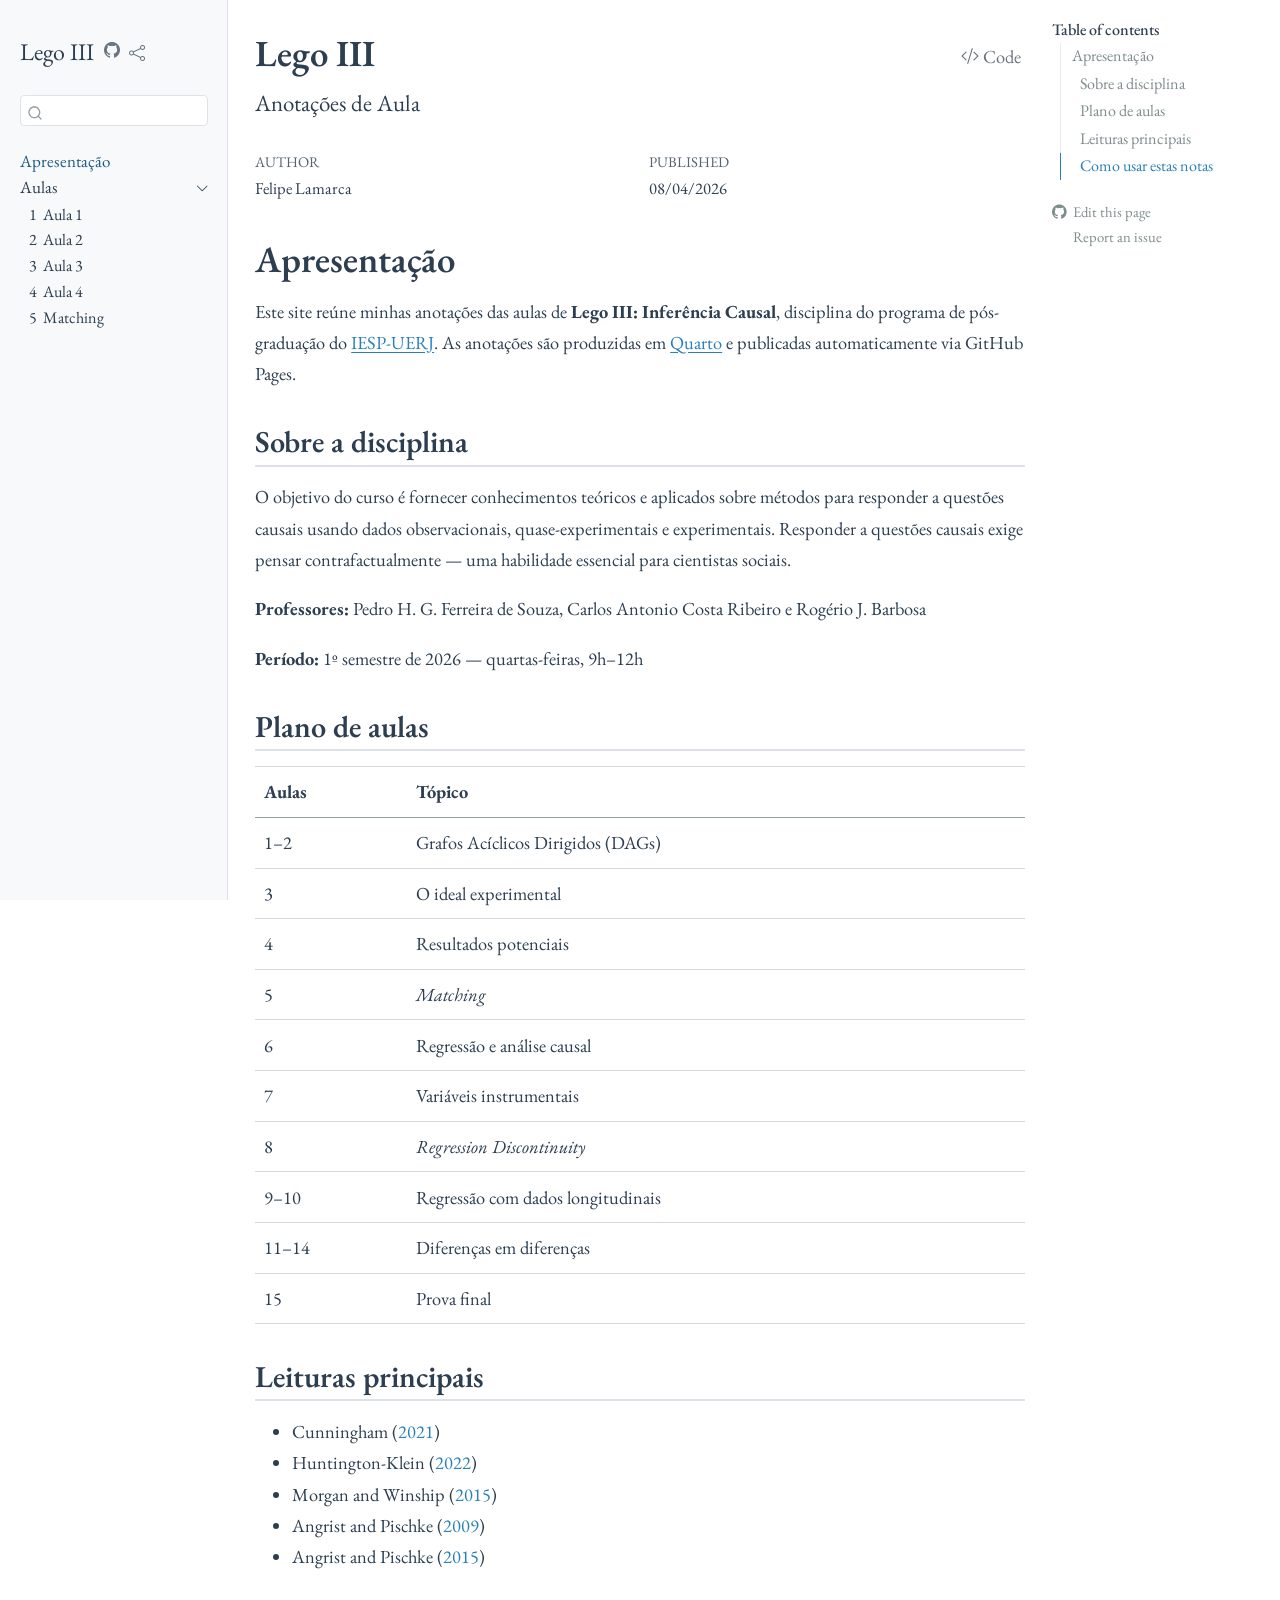
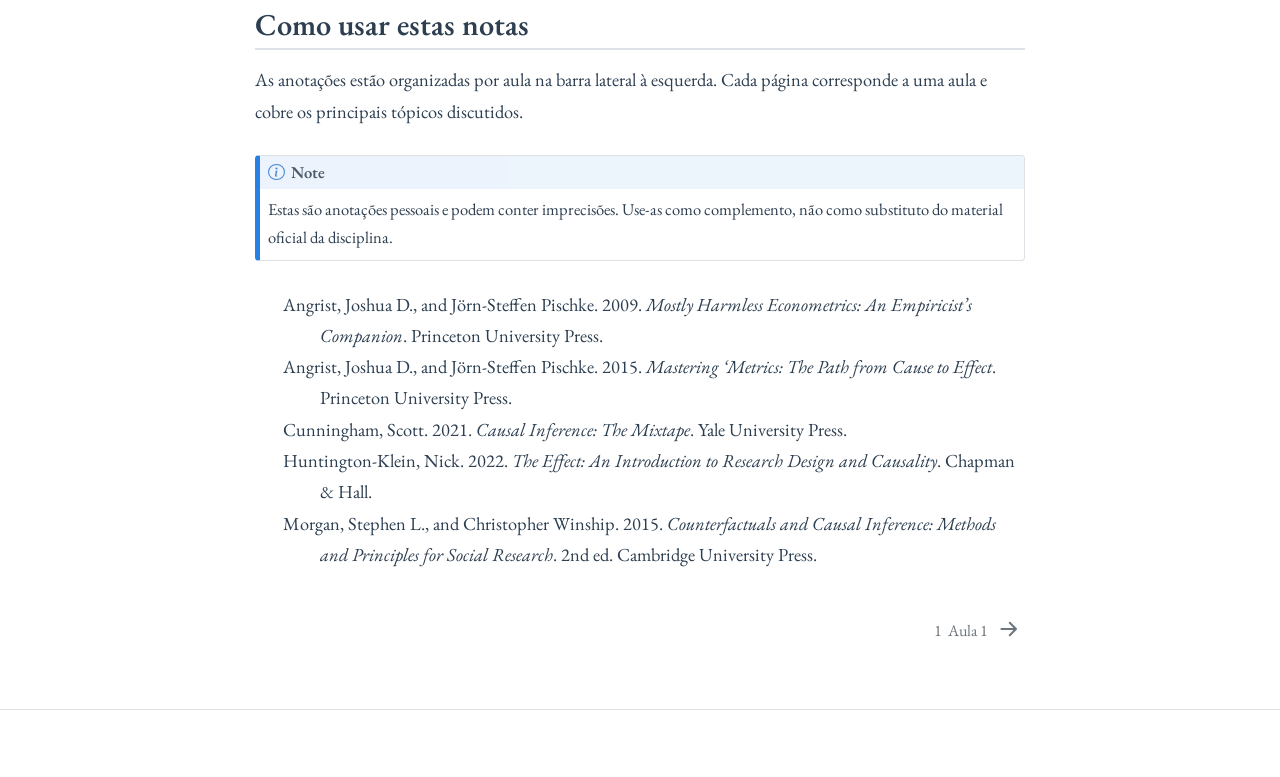
==== index.html @ f6acb40e "deploy: a400b23856583aff44a435d2de336e88460a1d93" ====
<!DOCTYPE html>
<html xmlns="http://www.w3.org/1999/xhtml" lang="en" xml:lang="en"><head>

<meta charset="utf-8">
<meta name="generator" content="quarto-1.9.36">

<meta name="viewport" content="width=device-width, initial-scale=1.0, user-scalable=yes">

<meta name="author" content="Felipe Lamarca">
<meta name="dcterms.date" content="2026-08-04">

<title>Lego III</title>
<style>
/* Default styles provided by pandoc.
** See https://pandoc.org/MANUAL.html#variables-for-html for config info.
*/
code{white-space: pre-wrap;}
span.smallcaps{font-variant: small-caps;}
div.columns{display: flex; gap: min(4vw, 1.5em);}
div.column{flex: auto; overflow-x: auto;}
div.hanging-indent{margin-left: 1.5em; text-indent: -1.5em;}
ul.task-list{list-style: none;}
ul.task-list li input[type="checkbox"] {
  width: 0.8em;
  margin: 0 0.8em 0.2em -1em; /* quarto-specific, see https://github.com/quarto-dev/quarto-cli/issues/4556 */ 
  vertical-align: middle;
}
/* CSS for syntax highlighting */
html { -webkit-text-size-adjust: 100%; }
pre > code.sourceCode { white-space: pre; position: relative; }
pre > code.sourceCode > span { display: inline-block; line-height: 1.25; }
pre > code.sourceCode > span:empty { height: 1.2em; }
.sourceCode { overflow: visible; }
code.sourceCode > span { color: inherit; text-decoration: inherit; }
div.sourceCode { margin: 1em 0; }
pre.sourceCode { margin: 0; }
@media screen {
div.sourceCode { overflow: auto; }
}
@media print {
pre > code.sourceCode { white-space: pre-wrap; }
pre > code.sourceCode > span { text-indent: -5em; padding-left: 5em; }
}
pre.numberSource code
  { counter-reset: source-line 0; }
pre.numberSource code > span
  { position: relative; left: -4em; counter-increment: source-line; }
pre.numberSource code > span > a:first-child::before
  { content: counter(source-line);
    position: relative; left: -1em; text-align: right; vertical-align: baseline;
    border: none; display: inline-block;
    -webkit-touch-callout: none; -webkit-user-select: none;
    -khtml-user-select: none; -moz-user-select: none;
    -ms-user-select: none; user-select: none;
    padding: 0 4px; width: 4em;
  }
pre.numberSource { margin-left: 3em;  padding-left: 4px; }
div.sourceCode
  {   }
@media screen {
pre > code.sourceCode > span > a:first-child::before { text-decoration: underline; }
}
/* CSS for citations */
div.csl-bib-body { }
div.csl-entry {
  clear: both;
}
.hanging-indent div.csl-entry {
  margin-left:2em;
  text-indent:-2em;
}
div.csl-left-margin {
  min-width:2em;
  float:left;
}
div.csl-right-inline {
  margin-left:2em;
  padding-left:1em;
}
div.csl-indent {
  margin-left: 2em;
}</style>


<script src="site_libs/quarto-nav/quarto-nav.js"></script>
<script src="site_libs/quarto-nav/headroom.min.js"></script>
<script src="site_libs/clipboard/clipboard.min.js"></script>
<script src="site_libs/quarto-search/autocomplete.umd.js"></script>
<script src="site_libs/quarto-search/fuse.min.js"></script>
<script src="site_libs/quarto-search/quarto-search.js"></script>
<meta name="quarto:offset" content="./">
<link href="./aulas/aula-01.html" rel="next">
<script src="site_libs/quarto-html/quarto.js" type="module"></script>
<script src="site_libs/quarto-html/tabsets/tabsets.js" type="module"></script>
<script src="site_libs/quarto-html/popper.min.js"></script>
<script src="site_libs/quarto-html/tippy.umd.min.js"></script>
<script src="site_libs/quarto-html/anchor.min.js"></script>
<link href="site_libs/quarto-html/tippy.css" rel="stylesheet">
<link href="site_libs/quarto-html/quarto-syntax-highlighting-0bb0b530e54782cf39a30b39ef8a2d6c.css" rel="stylesheet" id="quarto-text-highlighting-styles">
<script src="site_libs/bootstrap/bootstrap.min.js"></script>
<link href="site_libs/bootstrap/bootstrap-icons.css" rel="stylesheet">
<link href="site_libs/bootstrap/bootstrap-baedf234fe35f8c8c5c56eccfc9aafcb.min.css" rel="stylesheet" append-hash="true" id="quarto-bootstrap" data-mode="light">
<script id="quarto-search-options" type="application/json">{
  "location": "sidebar",
  "copy-button": false,
  "collapse-after": 3,
  "panel-placement": "start",
  "type": "textbox",
  "limit": 50,
  "keyboard-shortcut": [
    "f",
    "/",
    "s"
  ],
  "show-item-context": false,
  "language": {
    "search-no-results-text": "No results",
    "search-matching-documents-text": "matching documents",
    "search-copy-link-title": "Copy link to search",
    "search-hide-matches-text": "Hide additional matches",
    "search-more-match-text": "more match in this document",
    "search-more-matches-text": "more matches in this document",
    "search-clear-button-title": "Clear",
    "search-text-placeholder": "",
    "search-detached-cancel-button-title": "Cancel",
    "search-submit-button-title": "Submit",
    "search-label": "Search"
  }
}</script>
<style>html{ scroll-behavior: smooth; }</style>


</head>

<body class="nav-sidebar docked quarto-light">

<div id="quarto-search-results"></div>
  <header id="quarto-header" class="headroom fixed-top">
  <nav class="quarto-secondary-nav">
    <div class="container-fluid d-flex">
      <button type="button" class="quarto-btn-toggle btn" data-bs-toggle="collapse" role="button" data-bs-target=".quarto-sidebar-collapse-item" aria-controls="quarto-sidebar" aria-expanded="false" aria-label="Toggle sidebar navigation" onclick="if (window.quartoToggleHeadroom) { window.quartoToggleHeadroom(); }">
        <i class="bi bi-layout-text-sidebar-reverse"></i>
      </button>
        <nav class="quarto-page-breadcrumbs" aria-label="breadcrumb"><ol class="breadcrumb"><li class="breadcrumb-item"><a href="./index.html">Apresentação</a></li></ol></nav>
        <a class="flex-grow-1" role="navigation" data-bs-toggle="collapse" data-bs-target=".quarto-sidebar-collapse-item" aria-controls="quarto-sidebar" aria-expanded="false" aria-label="Toggle sidebar navigation" onclick="if (window.quartoToggleHeadroom) { window.quartoToggleHeadroom(); }">      
        </a>
      <button type="button" class="btn quarto-search-button" aria-label="Search" onclick="window.quartoOpenSearch();">
        <i class="bi bi-search"></i>
      </button>
    </div>
  </nav>
</header>
<!-- content -->
<div id="quarto-content" class="quarto-container page-columns page-rows-contents page-layout-article">
<!-- sidebar -->
  <nav id="quarto-sidebar" class="sidebar collapse collapse-horizontal quarto-sidebar-collapse-item sidebar-navigation docked overflow-auto">
    <div class="pt-lg-2 mt-2 text-left sidebar-header">
    <div class="sidebar-title mb-0 py-0">
      <a href="./">Lego III</a> 
        <div class="sidebar-tools-main">
    <a href="https://github.com/felipelmc/Lego-III" title="Source Code" class="quarto-navigation-tool px-1" aria-label="Source Code"><i class="bi bi-github"></i></a>
    <div class="dropdown">
      <a href="" title="Share" id="quarto-navigation-tool-dropdown-0" class="quarto-navigation-tool dropdown-toggle px-1" data-bs-toggle="dropdown" aria-expanded="false" role="link" aria-label="Share"><i class="bi bi-share"></i></a>
      <ul class="dropdown-menu" aria-labelledby="quarto-navigation-tool-dropdown-0">
          <li>
            <a class="dropdown-item sidebar-tools-main-item" href="https://twitter.com/intent/tweet?url=|url|">
              <i class="bi bi-twitter pe-1"></i>
            Twitter
            </a>
          </li>
          <li>
            <a class="dropdown-item sidebar-tools-main-item" href="https://www.linkedin.com/sharing/share-offsite/?url=|url|">
              <i class="bi bi-linkedin pe-1"></i>
            LinkedIn
            </a>
          </li>
      </ul>
    </div>
</div>
    </div>
      </div>
        <div class="mt-2 flex-shrink-0 align-items-center">
        <div class="sidebar-search">
        <div id="quarto-search" class="" title="Search"></div>
        </div>
        </div>
    <div class="sidebar-menu-container"> 
    <ul class="list-unstyled mt-1">
        <li class="sidebar-item">
  <div class="sidebar-item-container"> 
  <a href="./index.html" class="sidebar-item-text sidebar-link active">
 <span class="menu-text">Apresentação</span></a>
  </div>
</li>
        <li class="sidebar-item sidebar-item-section">
      <div class="sidebar-item-container"> 
            <a class="sidebar-item-text sidebar-link text-start" data-bs-toggle="collapse" data-bs-target="#quarto-sidebar-section-1" role="navigation" aria-expanded="true">
 <span class="menu-text">Aulas</span></a>
          <a class="sidebar-item-toggle text-start" data-bs-toggle="collapse" data-bs-target="#quarto-sidebar-section-1" role="navigation" aria-expanded="true" aria-label="Toggle section">
            <i class="bi bi-chevron-right ms-2"></i>
          </a> 
      </div>
      <ul id="quarto-sidebar-section-1" class="collapse list-unstyled sidebar-section depth1 show">  
          <li class="sidebar-item">
  <div class="sidebar-item-container"> 
  <a href="./aulas/aula-01.html" class="sidebar-item-text sidebar-link">
 <span class="menu-text"><span class="chapter-number">1</span>&nbsp; <span class="chapter-title">Aula 1</span></span></a>
  </div>
</li>
          <li class="sidebar-item">
  <div class="sidebar-item-container"> 
  <a href="./aulas/aula-02.html" class="sidebar-item-text sidebar-link">
 <span class="menu-text"><span class="chapter-number">2</span>&nbsp; <span class="chapter-title">Aula 2</span></span></a>
  </div>
</li>
          <li class="sidebar-item">
  <div class="sidebar-item-container"> 
  <a href="./aulas/aula-03.html" class="sidebar-item-text sidebar-link">
 <span class="menu-text"><span class="chapter-number">3</span>&nbsp; <span class="chapter-title">Aula 3</span></span></a>
  </div>
</li>
          <li class="sidebar-item">
  <div class="sidebar-item-container"> 
  <a href="./aulas/aula-04.html" class="sidebar-item-text sidebar-link">
 <span class="menu-text"><span class="chapter-number">4</span>&nbsp; <span class="chapter-title">Aula 4</span></span></a>
  </div>
</li>
          <li class="sidebar-item">
  <div class="sidebar-item-container"> 
  <a href="./aulas/aula-05.html" class="sidebar-item-text sidebar-link">
 <span class="menu-text"><span class="chapter-number">5</span>&nbsp; <span class="chapter-title">Matching</span></span></a>
  </div>
</li>
      </ul>
  </li>
    </ul>
    </div>
</nav>
<div id="quarto-sidebar-glass" class="quarto-sidebar-collapse-item" data-bs-toggle="collapse" data-bs-target=".quarto-sidebar-collapse-item"></div>
<!-- margin-sidebar -->
    <div id="quarto-margin-sidebar" class="sidebar margin-sidebar">
        <nav id="TOC" role="doc-toc" class="toc-active">
    <h2 id="toc-title">Table of contents</h2>
   
  <ul>
  <li><a href="#apresentação" id="toc-apresentação" class="nav-link active" data-scroll-target="#apresentação">Apresentação</a>
  <ul class="collapse">
  <li><a href="#sobre-a-disciplina" id="toc-sobre-a-disciplina" class="nav-link" data-scroll-target="#sobre-a-disciplina">Sobre a disciplina</a></li>
  <li><a href="#plano-de-aulas" id="toc-plano-de-aulas" class="nav-link" data-scroll-target="#plano-de-aulas">Plano de aulas</a></li>
  <li><a href="#leituras-principais" id="toc-leituras-principais" class="nav-link" data-scroll-target="#leituras-principais">Leituras principais</a></li>
  <li><a href="#como-usar-estas-notas" id="toc-como-usar-estas-notas" class="nav-link" data-scroll-target="#como-usar-estas-notas">Como usar estas notas</a></li>
  </ul></li>
  </ul>
<div class="toc-actions"><ul><li><a href="https://github.com/felipelmc/Lego-III/edit/main/index.qmd" class="toc-action"><i class="bi bi-github"></i>Edit this page</a></li><li><a href="https://github.com/felipelmc/Lego-III/issues/new" class="toc-action"><i class="bi empty"></i>Report an issue</a></li></ul></div></nav>
    </div>
<!-- main -->
<main class="content" id="quarto-document-content">

<header id="title-block-header" class="quarto-title-block default">
<div class="quarto-title">
<div class="quarto-title-block"><div><h1 class="title">Lego III</h1><button type="button" class="btn code-tools-button" id="quarto-code-tools-source"><i class="bi"></i> Code</button></div></div>
<p class="subtitle lead">Anotações de Aula</p>
</div>



<div class="quarto-title-meta">

    <div>
    <div class="quarto-title-meta-heading">Author</div>
    <div class="quarto-title-meta-contents">
             <p>Felipe Lamarca </p>
          </div>
  </div>
    
    <div>
    <div class="quarto-title-meta-heading">Published</div>
    <div class="quarto-title-meta-contents">
      <p class="date">08/04/2026</p>
    </div>
  </div>
  
    
  </div>
  


</header>


<section id="apresentação" class="level1 unnumbered">
<h1 class="unnumbered">Apresentação</h1>
<p>Este site reúne minhas anotações das aulas de <strong>Lego III: Inferência Causal</strong>, disciplina do programa de pós-graduação do <a href="https://iesp.uerj.br">IESP-UERJ</a>. As anotações são produzidas em <a href="https://quarto.org">Quarto</a> e publicadas automaticamente via GitHub Pages.</p>
<section id="sobre-a-disciplina" class="level2">
<h2 class="anchored" data-anchor-id="sobre-a-disciplina">Sobre a disciplina</h2>
<p>O objetivo do curso é fornecer conhecimentos teóricos e aplicados sobre métodos para responder a questões causais usando dados observacionais, quase-experimentais e experimentais. Responder a questões causais exige pensar contrafactualmente — uma habilidade essencial para cientistas sociais.</p>
<p><strong>Professores:</strong> Pedro H. G. Ferreira de Souza, Carlos Antonio Costa Ribeiro e Rogério J. Barbosa</p>
<p><strong>Período:</strong> 1º semestre de 2026 — quartas-feiras, 9h–12h</p>
</section>
<section id="plano-de-aulas" class="level2">
<h2 class="anchored" data-anchor-id="plano-de-aulas">Plano de aulas</h2>
<table class="caption-top table">
<thead>
<tr class="header">
<th>Aulas</th>
<th>Tópico</th>
</tr>
</thead>
<tbody>
<tr class="odd">
<td>1–2</td>
<td>Grafos Acíclicos Dirigidos (DAGs)</td>
</tr>
<tr class="even">
<td>3</td>
<td>O ideal experimental</td>
</tr>
<tr class="odd">
<td>4</td>
<td>Resultados potenciais</td>
</tr>
<tr class="even">
<td>5</td>
<td><em>Matching</em></td>
</tr>
<tr class="odd">
<td>6</td>
<td>Regressão e análise causal</td>
</tr>
<tr class="even">
<td>7</td>
<td>Variáveis instrumentais</td>
</tr>
<tr class="odd">
<td>8</td>
<td><em>Regression Discontinuity</em></td>
</tr>
<tr class="even">
<td>9–10</td>
<td>Regressão com dados longitudinais</td>
</tr>
<tr class="odd">
<td>11–14</td>
<td>Diferenças em diferenças</td>
</tr>
<tr class="even">
<td>15</td>
<td>Prova final</td>
</tr>
</tbody>
</table>
</section>
<section id="leituras-principais" class="level2">
<h2 class="anchored" data-anchor-id="leituras-principais">Leituras principais</h2>
<ul>
<li><span class="citation" data-cites="cunningham2021mixtape">Cunningham (<a href="#ref-cunningham2021mixtape" role="doc-biblioref">2021</a>)</span></li>
<li><span class="citation" data-cites="huntingtonklein2022effect">Huntington-Klein (<a href="#ref-huntingtonklein2022effect" role="doc-biblioref">2022</a>)</span></li>
<li><span class="citation" data-cites="morgan2015counterfactuals">Morgan and Winship (<a href="#ref-morgan2015counterfactuals" role="doc-biblioref">2015</a>)</span></li>
<li><span class="citation" data-cites="angrist2009harmless">Angrist and Pischke (<a href="#ref-angrist2009harmless" role="doc-biblioref">2009</a>)</span></li>
<li><span class="citation" data-cites="angrist2015mastering">Angrist and Pischke (<a href="#ref-angrist2015mastering" role="doc-biblioref">2015</a>)</span></li>
</ul>
</section>
<section id="como-usar-estas-notas" class="level2">
<h2 class="anchored" data-anchor-id="como-usar-estas-notas">Como usar estas notas</h2>
<p>As anotações estão organizadas por aula na barra lateral à esquerda. Cada página corresponde a uma aula e cobre os principais tópicos discutidos.</p>
<div class="callout callout-style-default callout-note callout-titled">
<div class="callout-header d-flex align-content-center">
<div class="callout-icon-container">
<i class="callout-icon"></i>
</div>
<div class="callout-title-container flex-fill">
Note
</div>
</div>
<div class="callout-body-container callout-body">
<p>Estas são anotações pessoais e podem conter imprecisões. Use-as como complemento, não como substituto do material oficial da disciplina.</p>
</div>
</div>


<!-- -->

<div id="refs" class="references csl-bib-body hanging-indent" role="list">
<div id="ref-angrist2009harmless" class="csl-entry" role="listitem">
Angrist, Joshua D., and Jörn-Steffen Pischke. 2009. <em>Mostly Harmless Econometrics: An Empiricist’s Companion</em>. Princeton University Press.
</div>
<div id="ref-angrist2015mastering" class="csl-entry" role="listitem">
Angrist, Joshua D., and Jörn-Steffen Pischke. 2015. <em>Mastering ‘Metrics: The Path from Cause to Effect</em>. Princeton University Press.
</div>
<div id="ref-cunningham2021mixtape" class="csl-entry" role="listitem">
Cunningham, Scott. 2021. <em>Causal Inference: The Mixtape</em>. Yale University Press.
</div>
<div id="ref-huntingtonklein2022effect" class="csl-entry" role="listitem">
Huntington-Klein, Nick. 2022. <em>The Effect: An Introduction to Research Design and Causality</em>. Chapman &amp; Hall.
</div>
<div id="ref-morgan2015counterfactuals" class="csl-entry" role="listitem">
Morgan, Stephen L., and Christopher Winship. 2015. <em>Counterfactuals and Causal Inference: Methods and Principles for Social Research</em>. 2nd ed. Cambridge University Press.
</div>
</div>
</section>
</section>

</main> <!-- /main -->
<script id="quarto-html-after-body" type="application/javascript">
  window.document.addEventListener("DOMContentLoaded", function (event) {
    const icon = "";
    const anchorJS = new window.AnchorJS();
    anchorJS.options = {
      placement: 'right',
      icon: icon
    };
    anchorJS.add('.anchored');
    const isCodeAnnotation = (el) => {
      for (const clz of el.classList) {
        if (clz.startsWith('code-annotation-')) {                     
          return true;
        }
      }
      return false;
    }
    const onCopySuccess = function(e) {
      // button target
      const button = e.trigger;
      // don't keep focus
      button.blur();
      // flash "checked"
      button.classList.add('code-copy-button-checked');
      var currentTitle = button.getAttribute("title");
      button.setAttribute("title", "Copied!");
      let tooltip;
      if (window.bootstrap) {
        button.setAttribute("data-bs-toggle", "tooltip");
        button.setAttribute("data-bs-placement", "left");
        button.setAttribute("data-bs-title", "Copied!");
        tooltip = new bootstrap.Tooltip(button, 
          { trigger: "manual", 
            customClass: "code-copy-button-tooltip",
            offset: [0, -8]});
        tooltip.show();    
      }
      setTimeout(function() {
        if (tooltip) {
          tooltip.hide();
          button.removeAttribute("data-bs-title");
          button.removeAttribute("data-bs-toggle");
          button.removeAttribute("data-bs-placement");
        }
        button.setAttribute("title", currentTitle);
        button.classList.remove('code-copy-button-checked');
      }, 1000);
      // clear code selection
      e.clearSelection();
    }
    const getTextToCopy = function(trigger) {
      const outerScaffold = trigger.parentElement.cloneNode(true);
      const codeEl = outerScaffold.querySelector('code');
      for (const childEl of codeEl.children) {
        if (isCodeAnnotation(childEl)) {
          childEl.remove();
        }
      }
      return codeEl.innerText;
    }
    const clipboard = new window.ClipboardJS('.code-copy-button:not([data-in-quarto-modal])', {
      text: getTextToCopy
    });
    clipboard.on('success', onCopySuccess);
    if (window.document.getElementById('quarto-embedded-source-code-modal')) {
      const clipboardModal = new window.ClipboardJS('.code-copy-button[data-in-quarto-modal]', {
        text: getTextToCopy,
        container: window.document.getElementById('quarto-embedded-source-code-modal')
      });
      clipboardModal.on('success', onCopySuccess);
    }
    const viewSource = window.document.getElementById('quarto-view-source') ||
                       window.document.getElementById('quarto-code-tools-source');
    if (viewSource) {
      const sourceUrl = viewSource.getAttribute("data-quarto-source-url");
      viewSource.addEventListener("click", function(e) {
        if (sourceUrl) {
          // rstudio viewer pane
          if (/\bcapabilities=\b/.test(window.location)) {
            window.open(sourceUrl);
          } else {
            window.location.href = sourceUrl;
          }
        } else {
          const modal = new bootstrap.Modal(document.getElementById('quarto-embedded-source-code-modal'));
          modal.show();
        }
        return false;
      });
    }
    function toggleCodeHandler(show) {
      return function(e) {
        const detailsSrc = window.document.querySelectorAll(".cell > details > .sourceCode");
        for (let i=0; i<detailsSrc.length; i++) {
          const details = detailsSrc[i].parentElement;
          if (show) {
            details.open = true;
          } else {
            details.removeAttribute("open");
          }
        }
        const cellCodeDivs = window.document.querySelectorAll(".cell > .sourceCode");
        const fromCls = show ? "hidden" : "unhidden";
        const toCls = show ? "unhidden" : "hidden";
        for (let i=0; i<cellCodeDivs.length; i++) {
          const codeDiv = cellCodeDivs[i];
          if (codeDiv.classList.contains(fromCls)) {
            codeDiv.classList.remove(fromCls);
            codeDiv.classList.add(toCls);
          } 
        }
        return false;
      }
    }
    const hideAllCode = window.document.getElementById("quarto-hide-all-code");
    if (hideAllCode) {
      hideAllCode.addEventListener("click", toggleCodeHandler(false));
    }
    const showAllCode = window.document.getElementById("quarto-show-all-code");
    if (showAllCode) {
      showAllCode.addEventListener("click", toggleCodeHandler(true));
    }
      var localhostRegex = new RegExp(/^(?:http|https):\/\/localhost\:?[0-9]*\//);
      var mailtoRegex = new RegExp(/^mailto:/);
        var filterRegex = new RegExp('/' + window.location.host + '/');
      var isInternal = (href) => {
          return filterRegex.test(href) || localhostRegex.test(href) || mailtoRegex.test(href);
      }
      // Inspect non-navigation links and adorn them if external
     var links = window.document.querySelectorAll('a[href]:not(.nav-link):not(.navbar-brand):not(.toc-action):not(.sidebar-link):not(.sidebar-item-toggle):not(.pagination-link):not(.no-external):not([aria-hidden]):not(.dropdown-item):not(.quarto-navigation-tool):not(.about-link)');
      for (var i=0; i<links.length; i++) {
        const link = links[i];
        if (!isInternal(link.href)) {
          // undo the damage that might have been done by quarto-nav.js in the case of
          // links that we want to consider external
          if (link.dataset.originalHref !== undefined) {
            link.href = link.dataset.originalHref;
          }
            // target, if specified
            link.setAttribute("target", "_blank");
            if (link.getAttribute("rel") === null) {
              link.setAttribute("rel", "noopener");
            }
        }
      }
    function tippyHover(el, contentFn, onTriggerFn, onUntriggerFn) {
      const config = {
        allowHTML: true,
        maxWidth: 500,
        delay: 100,
        arrow: false,
        appendTo: function(el) {
            return el.parentElement;
        },
        interactive: true,
        interactiveBorder: 10,
        theme: 'quarto',
        placement: 'bottom-start',
      };
      if (contentFn) {
        config.content = contentFn;
      }
      if (onTriggerFn) {
        config.onTrigger = onTriggerFn;
      }
      if (onUntriggerFn) {
        config.onUntrigger = onUntriggerFn;
      }
      window.tippy(el, config); 
    }
    const noterefs = window.document.querySelectorAll('a[role="doc-noteref"]');
    for (var i=0; i<noterefs.length; i++) {
      const ref = noterefs[i];
      tippyHover(ref, function() {
        // use id or data attribute instead here
        let href = ref.getAttribute('data-footnote-href') || ref.getAttribute('href');
        try { href = new URL(href).hash; } catch {}
        const id = href.replace(/^#\/?/, "");
        const note = window.document.getElementById(id);
        if (note) {
          return note.innerHTML;
        } else {
          return "";
        }
      });
    }
    const xrefs = window.document.querySelectorAll('a.quarto-xref');
    const processXRef = (id, note) => {
      // Strip column container classes
      const stripColumnClz = (el) => {
        el.classList.remove("page-full", "page-columns");
        if (el.children) {
          for (const child of el.children) {
            stripColumnClz(child);
          }
        }
      }
      stripColumnClz(note)
      if (id === null || id.startsWith('sec-')) {
        // Special case sections, only their first couple elements
        const container = document.createElement("div");
        if (note.children && note.children.length > 2) {
          container.appendChild(note.children[0].cloneNode(true));
          for (let i = 1; i < note.children.length; i++) {
            const child = note.children[i];
            if (child.tagName === "P" && child.innerText === "") {
              continue;
            } else {
              container.appendChild(child.cloneNode(true));
              break;
            }
          }
          if (window.Quarto?.typesetMath) {
            window.Quarto.typesetMath(container);
          }
          return container.innerHTML
        } else {
          if (window.Quarto?.typesetMath) {
            window.Quarto.typesetMath(note);
          }
          return note.innerHTML;
        }
      } else {
        // Remove any anchor links if they are present
        const anchorLink = note.querySelector('a.anchorjs-link');
        if (anchorLink) {
          anchorLink.remove();
        }
        if (window.Quarto?.typesetMath) {
          window.Quarto.typesetMath(note);
        }
        if (note.classList.contains("callout")) {
          return note.outerHTML;
        } else {
          return note.innerHTML;
        }
      }
    }
    for (var i=0; i<xrefs.length; i++) {
      const xref = xrefs[i];
      tippyHover(xref, undefined, function(instance) {
        instance.disable();
        let url = xref.getAttribute('href');
        let hash = undefined; 
        if (url.startsWith('#')) {
          hash = url;
        } else {
          try { hash = new URL(url).hash; } catch {}
        }
        if (hash) {
          const id = hash.replace(/^#\/?/, "");
          const note = window.document.getElementById(id);
          if (note !== null) {
            try {
              const html = processXRef(id, note.cloneNode(true));
              instance.setContent(html);
            } finally {
              instance.enable();
              instance.show();
            }
          } else {
            // See if we can fetch this
            fetch(url.split('#')[0])
            .then(res => res.text())
            .then(html => {
              const parser = new DOMParser();
              const htmlDoc = parser.parseFromString(html, "text/html");
              const note = htmlDoc.getElementById(id);
              if (note !== null) {
                const html = processXRef(id, note);
                instance.setContent(html);
              } 
            }).finally(() => {
              instance.enable();
              instance.show();
            });
          }
        } else {
          // See if we can fetch a full url (with no hash to target)
          // This is a special case and we should probably do some content thinning / targeting
          fetch(url)
          .then(res => res.text())
          .then(html => {
            const parser = new DOMParser();
            const htmlDoc = parser.parseFromString(html, "text/html");
            const note = htmlDoc.querySelector('main.content');
            if (note !== null) {
              // This should only happen for chapter cross references
              // (since there is no id in the URL)
              // remove the first header
              if (note.children.length > 0 && note.children[0].tagName === "HEADER") {
                note.children[0].remove();
              }
              const html = processXRef(null, note);
              instance.setContent(html);
            } 
          }).finally(() => {
            instance.enable();
            instance.show();
          });
        }
      }, function(instance) {
      });
    }
        let selectedAnnoteEl;
        const selectorForAnnotation = ( cell, annotation) => {
          let cellAttr = 'data-code-cell="' + cell + '"';
          let lineAttr = 'data-code-annotation="' +  annotation + '"';
          const selector = 'span[' + cellAttr + '][' + lineAttr + ']';
          return selector;
        }
        const selectCodeLines = (annoteEl) => {
          const doc = window.document;
          const targetCell = annoteEl.getAttribute("data-target-cell");
          const targetAnnotation = annoteEl.getAttribute("data-target-annotation");
          const annoteSpan = window.document.querySelector(selectorForAnnotation(targetCell, targetAnnotation));
          const lines = annoteSpan.getAttribute("data-code-lines").split(",");
          const lineIds = lines.map((line) => {
            return targetCell + "-" + line;
          })
          let top = null;
          let height = null;
          let parent = null;
          if (lineIds.length > 0) {
              //compute the position of the single el (top and bottom and make a div)
              const el = window.document.getElementById(lineIds[0]);
              top = el.offsetTop;
              height = el.offsetHeight;
              parent = el.parentElement.parentElement;
            if (lineIds.length > 1) {
              const lastEl = window.document.getElementById(lineIds[lineIds.length - 1]);
              const bottom = lastEl.offsetTop + lastEl.offsetHeight;
              height = bottom - top;
            }
            if (top !== null && height !== null && parent !== null) {
              // cook up a div (if necessary) and position it 
              let div = window.document.getElementById("code-annotation-line-highlight");
              if (div === null) {
                div = window.document.createElement("div");
                div.setAttribute("id", "code-annotation-line-highlight");
                div.style.position = 'absolute';
                parent.appendChild(div);
              }
              div.style.top = top - 2 + "px";
              div.style.height = height + 4 + "px";
              div.style.left = 0;
              let gutterDiv = window.document.getElementById("code-annotation-line-highlight-gutter");
              if (gutterDiv === null) {
                gutterDiv = window.document.createElement("div");
                gutterDiv.setAttribute("id", "code-annotation-line-highlight-gutter");
                gutterDiv.style.position = 'absolute';
                const codeCell = window.document.getElementById(targetCell);
                const gutter = codeCell.querySelector('.code-annotation-gutter');
                gutter.appendChild(gutterDiv);
              }
              gutterDiv.style.top = top - 2 + "px";
              gutterDiv.style.height = height + 4 + "px";
            }
            selectedAnnoteEl = annoteEl;
          }
        };
        const unselectCodeLines = () => {
          const elementsIds = ["code-annotation-line-highlight", "code-annotation-line-highlight-gutter"];
          elementsIds.forEach((elId) => {
            const div = window.document.getElementById(elId);
            if (div) {
              div.remove();
            }
          });
          selectedAnnoteEl = undefined;
        };
          // Handle positioning of the toggle
      window.addEventListener(
        "resize",
        throttle(() => {
          elRect = undefined;
          if (selectedAnnoteEl) {
            selectCodeLines(selectedAnnoteEl);
          }
        }, 10)
      );
      function throttle(fn, ms) {
      let throttle = false;
      let timer;
        return (...args) => {
          if(!throttle) { // first call gets through
              fn.apply(this, args);
              throttle = true;
          } else { // all the others get throttled
              if(timer) clearTimeout(timer); // cancel #2
              timer = setTimeout(() => {
                fn.apply(this, args);
                timer = throttle = false;
              }, ms);
          }
        };
      }
        // Attach click handler to the DT
        const annoteDls = window.document.querySelectorAll('dt[data-target-cell]');
        for (const annoteDlNode of annoteDls) {
          annoteDlNode.addEventListener('click', (event) => {
            const clickedEl = event.target;
            if (clickedEl !== selectedAnnoteEl) {
              unselectCodeLines();
              const activeEl = window.document.querySelector('dt[data-target-cell].code-annotation-active');
              if (activeEl) {
                activeEl.classList.remove('code-annotation-active');
              }
              selectCodeLines(clickedEl);
              clickedEl.classList.add('code-annotation-active');
            } else {
              // Unselect the line
              unselectCodeLines();
              clickedEl.classList.remove('code-annotation-active');
            }
          });
        }
    const findCites = (el) => {
      const parentEl = el.parentElement;
      if (parentEl) {
        const cites = parentEl.dataset.cites;
        if (cites) {
          return {
            el,
            cites: cites.split(' ')
          };
        } else {
          return findCites(el.parentElement)
        }
      } else {
        return undefined;
      }
    };
    var bibliorefs = window.document.querySelectorAll('a[role="doc-biblioref"]');
    for (var i=0; i<bibliorefs.length; i++) {
      const ref = bibliorefs[i];
      const citeInfo = findCites(ref);
      if (citeInfo) {
        tippyHover(citeInfo.el, function() {
          var popup = window.document.createElement('div');
          citeInfo.cites.forEach(function(cite) {
            var citeDiv = window.document.createElement('div');
            citeDiv.classList.add('hanging-indent');
            citeDiv.classList.add('csl-entry');
            var biblioDiv = window.document.getElementById('ref-' + cite);
            if (biblioDiv) {
              citeDiv.innerHTML = biblioDiv.innerHTML;
            }
            popup.appendChild(citeDiv);
          });
          return popup.innerHTML;
        });
      }
    }
  });
  </script>
<nav class="page-navigation">
  <div class="nav-page nav-page-previous">
  </div>
  <div class="nav-page nav-page-next">
      <a href="./aulas/aula-01.html" class="pagination-link" aria-label="Aula 1">
        <span class="nav-page-text"><span class="chapter-number">1</span>&nbsp; <span class="chapter-title">Aula 1</span></span> <i class="bi bi-arrow-right-short"></i>
      </a>
  </div>
</nav><div class="modal fade" id="quarto-embedded-source-code-modal" tabindex="-1" aria-labelledby="quarto-embedded-source-code-modal-label" aria-hidden="true"><div class="modal-dialog modal-dialog-scrollable"><div class="modal-content"><div class="modal-header"><h5 class="modal-title" id="quarto-embedded-source-code-modal-label">Source Code</h5><button class="btn-close" data-bs-dismiss="modal"></button></div><div class="modal-body"><div class="">
<div class="code-copy-outer-scaffold"><div class="sourceCode" id="cb1" data-shortcodes="false"><pre class="sourceCode markdown code-with-copy"><code class="sourceCode markdown"><span id="cb1-1"><a href="#cb1-1" aria-hidden="true" tabindex="-1"></a><span class="fu"># Apresentação {.unnumbered}</span></span>
<span id="cb1-2"><a href="#cb1-2" aria-hidden="true" tabindex="-1"></a></span>
<span id="cb1-3"><a href="#cb1-3" aria-hidden="true" tabindex="-1"></a>Este site reúne minhas anotações das aulas de **Lego III: Inferência Causal**, disciplina do programa de pós-graduação do <span class="co">[</span><span class="ot">IESP-UERJ</span><span class="co">](https://iesp.uerj.br)</span>. As anotações são produzidas em <span class="co">[</span><span class="ot">Quarto</span><span class="co">](https://quarto.org)</span> e publicadas automaticamente via GitHub Pages.</span>
<span id="cb1-4"><a href="#cb1-4" aria-hidden="true" tabindex="-1"></a></span>
<span id="cb1-5"><a href="#cb1-5" aria-hidden="true" tabindex="-1"></a><span class="fu">## Sobre a disciplina</span></span>
<span id="cb1-6"><a href="#cb1-6" aria-hidden="true" tabindex="-1"></a></span>
<span id="cb1-7"><a href="#cb1-7" aria-hidden="true" tabindex="-1"></a>O objetivo do curso é fornecer conhecimentos teóricos e aplicados sobre métodos para responder a questões causais usando dados observacionais, quase-experimentais e experimentais. Responder a questões causais exige pensar contrafactualmente — uma habilidade essencial para cientistas sociais.</span>
<span id="cb1-8"><a href="#cb1-8" aria-hidden="true" tabindex="-1"></a></span>
<span id="cb1-9"><a href="#cb1-9" aria-hidden="true" tabindex="-1"></a>**Professores:** Pedro H. G. Ferreira de Souza, Carlos Antonio Costa Ribeiro e Rogério J. Barbosa</span>
<span id="cb1-10"><a href="#cb1-10" aria-hidden="true" tabindex="-1"></a></span>
<span id="cb1-11"><a href="#cb1-11" aria-hidden="true" tabindex="-1"></a>**Período:** 1º semestre de 2026 — quartas-feiras, 9h–12h</span>
<span id="cb1-12"><a href="#cb1-12" aria-hidden="true" tabindex="-1"></a></span>
<span id="cb1-13"><a href="#cb1-13" aria-hidden="true" tabindex="-1"></a><span class="fu">## Plano de aulas</span></span>
<span id="cb1-14"><a href="#cb1-14" aria-hidden="true" tabindex="-1"></a></span>
<span id="cb1-15"><a href="#cb1-15" aria-hidden="true" tabindex="-1"></a><span class="pp">|</span> Aulas <span class="pp">|</span> Tópico <span class="pp">|</span></span>
<span id="cb1-16"><a href="#cb1-16" aria-hidden="true" tabindex="-1"></a><span class="pp">|---|---|</span></span>
<span id="cb1-17"><a href="#cb1-17" aria-hidden="true" tabindex="-1"></a><span class="pp">|</span> 1–2 <span class="pp">|</span> Grafos Acíclicos Dirigidos (DAGs) <span class="pp">|</span></span>
<span id="cb1-18"><a href="#cb1-18" aria-hidden="true" tabindex="-1"></a><span class="pp">|</span> 3 <span class="pp">|</span> O ideal experimental <span class="pp">|</span></span>
<span id="cb1-19"><a href="#cb1-19" aria-hidden="true" tabindex="-1"></a><span class="pp">|</span> 4 <span class="pp">|</span> Resultados potenciais <span class="pp">|</span></span>
<span id="cb1-20"><a href="#cb1-20" aria-hidden="true" tabindex="-1"></a><span class="pp">|</span> 5 <span class="pp">|</span> *Matching* <span class="pp">|</span></span>
<span id="cb1-21"><a href="#cb1-21" aria-hidden="true" tabindex="-1"></a><span class="pp">|</span> 6 <span class="pp">|</span> Regressão e análise causal <span class="pp">|</span></span>
<span id="cb1-22"><a href="#cb1-22" aria-hidden="true" tabindex="-1"></a><span class="pp">|</span> 7 <span class="pp">|</span> Variáveis instrumentais <span class="pp">|</span></span>
<span id="cb1-23"><a href="#cb1-23" aria-hidden="true" tabindex="-1"></a><span class="pp">|</span> 8 <span class="pp">|</span> *Regression Discontinuity* <span class="pp">|</span></span>
<span id="cb1-24"><a href="#cb1-24" aria-hidden="true" tabindex="-1"></a><span class="pp">|</span> 9–10 <span class="pp">|</span> Regressão com dados longitudinais <span class="pp">|</span></span>
<span id="cb1-25"><a href="#cb1-25" aria-hidden="true" tabindex="-1"></a><span class="pp">|</span> 11–14 <span class="pp">|</span> Diferenças em diferenças <span class="pp">|</span></span>
<span id="cb1-26"><a href="#cb1-26" aria-hidden="true" tabindex="-1"></a><span class="pp">|</span> 15 <span class="pp">|</span> Prova final <span class="pp">|</span></span>
<span id="cb1-27"><a href="#cb1-27" aria-hidden="true" tabindex="-1"></a></span>
<span id="cb1-28"><a href="#cb1-28" aria-hidden="true" tabindex="-1"></a><span class="fu">## Leituras principais</span></span>
<span id="cb1-29"><a href="#cb1-29" aria-hidden="true" tabindex="-1"></a></span>
<span id="cb1-30"><a href="#cb1-30" aria-hidden="true" tabindex="-1"></a><span class="ss">- </span>@cunningham2021mixtape</span>
<span id="cb1-31"><a href="#cb1-31" aria-hidden="true" tabindex="-1"></a><span class="ss">- </span>@huntingtonklein2022effect</span>
<span id="cb1-32"><a href="#cb1-32" aria-hidden="true" tabindex="-1"></a><span class="ss">- </span>@morgan2015counterfactuals</span>
<span id="cb1-33"><a href="#cb1-33" aria-hidden="true" tabindex="-1"></a><span class="ss">- </span>@angrist2009harmless</span>
<span id="cb1-34"><a href="#cb1-34" aria-hidden="true" tabindex="-1"></a><span class="ss">- </span>@angrist2015mastering</span>
<span id="cb1-35"><a href="#cb1-35" aria-hidden="true" tabindex="-1"></a></span>
<span id="cb1-36"><a href="#cb1-36" aria-hidden="true" tabindex="-1"></a><span class="fu">## Como usar estas notas</span></span>
<span id="cb1-37"><a href="#cb1-37" aria-hidden="true" tabindex="-1"></a></span>
<span id="cb1-38"><a href="#cb1-38" aria-hidden="true" tabindex="-1"></a>As anotações estão organizadas por aula na barra lateral à esquerda. Cada página corresponde a uma aula e cobre os principais tópicos discutidos.</span>
<span id="cb1-39"><a href="#cb1-39" aria-hidden="true" tabindex="-1"></a></span>
<span id="cb1-40"><a href="#cb1-40" aria-hidden="true" tabindex="-1"></a>::: callout-note</span>
<span id="cb1-41"><a href="#cb1-41" aria-hidden="true" tabindex="-1"></a>Estas são anotações pessoais e podem conter imprecisões. Use-as como complemento, não como substituto do material oficial da disciplina.</span>
<span id="cb1-42"><a href="#cb1-42" aria-hidden="true" tabindex="-1"></a>:::</span></code></pre></div><button title="Copy to Clipboard" class="code-copy-button" data-in-quarto-modal=""><i class="bi"></i></button></div>
</div></div></div></div></div>
</div> <!-- /content -->




<footer class="footer"><div class="nav-footer"><div class="nav-footer-center"><div class="toc-actions d-sm-block d-md-none"><ul><li><a href="https://github.com/felipelmc/Lego-III/edit/main/index.qmd" class="toc-action"><i class="bi bi-github"></i>Edit this page</a></li><li><a href="https://github.com/felipelmc/Lego-III/issues/new" class="toc-action"><i class="bi empty"></i>Report an issue</a></li></ul></div></div></div></footer><script src="site_libs/quarto-html/zenscroll-min.js"></script>
</body></html>
---- site_libs/quarto-html/tippy.css ----
.tippy-box[data-animation=fade][data-state=hidden]{opacity:0}[data-tippy-root]{max-width:calc(100vw - 10px)}.tippy-box{position:relative;background-color:#333;color:#fff;border-radius:4px;font-size:14px;line-height:1.4;white-space:normal;outline:0;transition-property:transform,visibility,opacity}.tippy-box[data-placement^=top]>.tippy-arrow{bottom:0}.tippy-box[data-placement^=top]>.tippy-arrow:before{bottom:-7px;left:0;border-width:8px 8px 0;border-top-color:initial;transform-origin:center top}.tippy-box[data-placement^=bottom]>.tippy-arrow{top:0}.tippy-box[data-placement^=bottom]>.tippy-arrow:before{top:-7px;left:0;border-width:0 8px 8px;border-bottom-color:initial;transform-origin:center bottom}.tippy-box[data-placement^=left]>.tippy-arrow{right:0}.tippy-box[data-placement^=left]>.tippy-arrow:before{border-width:8px 0 8px 8px;border-left-color:initial;right:-7px;transform-origin:center left}.tippy-box[data-placement^=right]>.tippy-arrow{left:0}.tippy-box[data-placement^=right]>.tippy-arrow:before{left:-7px;border-width:8px 8px 8px 0;border-right-color:initial;transform-origin:center right}.tippy-box[data-inertia][data-state=visible]{transition-timing-function:cubic-bezier(.54,1.5,.38,1.11)}.tippy-arrow{width:16px;height:16px;color:#333}.tippy-arrow:before{content:"";position:absolute;border-color:transparent;border-style:solid}.tippy-content{position:relative;padding:5px 9px;z-index:1}
---- site_libs/quarto-html/quarto-syntax-highlighting-0bb0b530e54782cf39a30b39ef8a2d6c.css ----
/* quarto syntax highlight colors */
:root {
  --quarto-hl-al-color: #ff5555;
  --quarto-hl-an-color: #6a737d;
  --quarto-hl-at-color: #d73a49;
  --quarto-hl-bn-color: #005cc5;
  --quarto-hl-bu-color: #d73a49;
  --quarto-hl-ch-color: #032f62;
  --quarto-hl-co-color: #6a737d;
  --quarto-hl-cv-color: #6a737d;
  --quarto-hl-cn-color: #005cc5;
  --quarto-hl-cf-color: #d73a49;
  --quarto-hl-dt-color: #d73a49;
  --quarto-hl-dv-color: #005cc5;
  --quarto-hl-do-color: #6a737d;
  --quarto-hl-er-color: #ff5555;
  --quarto-hl-ex-color: #d73a49;
  --quarto-hl-fl-color: #005cc5;
  --quarto-hl-fu-color: #6f42c1;
  --quarto-hl-im-color: #032f62;
  --quarto-hl-in-color: #6a737d;
  --quarto-hl-kw-color: #d73a49;
  --quarto-hl-op-color: #24292e;
  --quarto-hl-pp-color: #d73a49;
  --quarto-hl-re-color: #6a737d;
  --quarto-hl-sc-color: #005cc5;
  --quarto-hl-ss-color: #032f62;
  --quarto-hl-st-color: #032f62;
  --quarto-hl-va-color: #e36209;
  --quarto-hl-vs-color: #032f62;
  --quarto-hl-wa-color: #ff5555;
}

/* other quarto variables */
:root {
  --quarto-font-monospace: "JetBrains Mono", "Fira Code", monospace;
}

/* syntax highlight based on Pandoc's rules */
pre > code.sourceCode > span {
  color: #24292e;
}

code.sourceCode > span {
  color: #24292e;
}

div.sourceCode,
div.sourceCode pre.sourceCode {
  color: #24292e;
}

/* Normal */
code span {
  color: #24292e;
}

/* Alert */
code span.al {
  font-weight: bold;
  color: #ff5555;
}

/* Annotation */
code span.an {
  color: #6a737d;
}

/* Attribute */
code span.at {
  color: #d73a49;
}

/* BaseN */
code span.bn {
  color: #005cc5;
}

/* BuiltIn */
code span.bu {
  color: #d73a49;
}

/* ControlFlow */
code span.cf {
  color: #d73a49;
}

/* Char */
code span.ch {
  color: #032f62;
}

/* Constant */
code span.cn {
  color: #005cc5;
}

/* Comment */
code span.co {
  color: #6a737d;
}

/* CommentVar */
code span.cv {
  color: #6a737d;
}

/* Documentation */
code span.do {
  color: #6a737d;
}

/* DataType */
code span.dt {
  color: #d73a49;
}

/* DecVal */
code span.dv {
  color: #005cc5;
}

/* Error */
code span.er {
  color: #ff5555;
  text-decoration: underline;
}

/* Extension */
code span.ex {
  font-weight: bold;
  color: #d73a49;
}

/* Float */
code span.fl {
  color: #005cc5;
}

/* Function */
code span.fu {
  color: #6f42c1;
}

/* Import */
code span.im {
  color: #032f62;
}

/* Information */
code span.in {
  color: #6a737d;
}

/* Keyword */
code span.kw {
  color: #d73a49;
}

/* Operator */
code span.op {
  color: #24292e;
}

/* Preprocessor */
code span.pp {
  color: #d73a49;
}

/* RegionMarker */
code span.re {
  color: #6a737d;
}

/* SpecialChar */
code span.sc {
  color: #005cc5;
}

/* SpecialString */
code span.ss {
  color: #032f62;
}

/* String */
code span.st {
  color: #032f62;
}

/* Variable */
code span.va {
  color: #e36209;
}

/* VerbatimString */
code span.vs {
  color: #032f62;
}

/* Warning */
code span.wa {
  color: #ff5555;
}

.prevent-inlining {
  content: "</";
}

/*# sourceMappingURL=4419fdf1b3e8c790c201cfa0e731cac7.css.map */
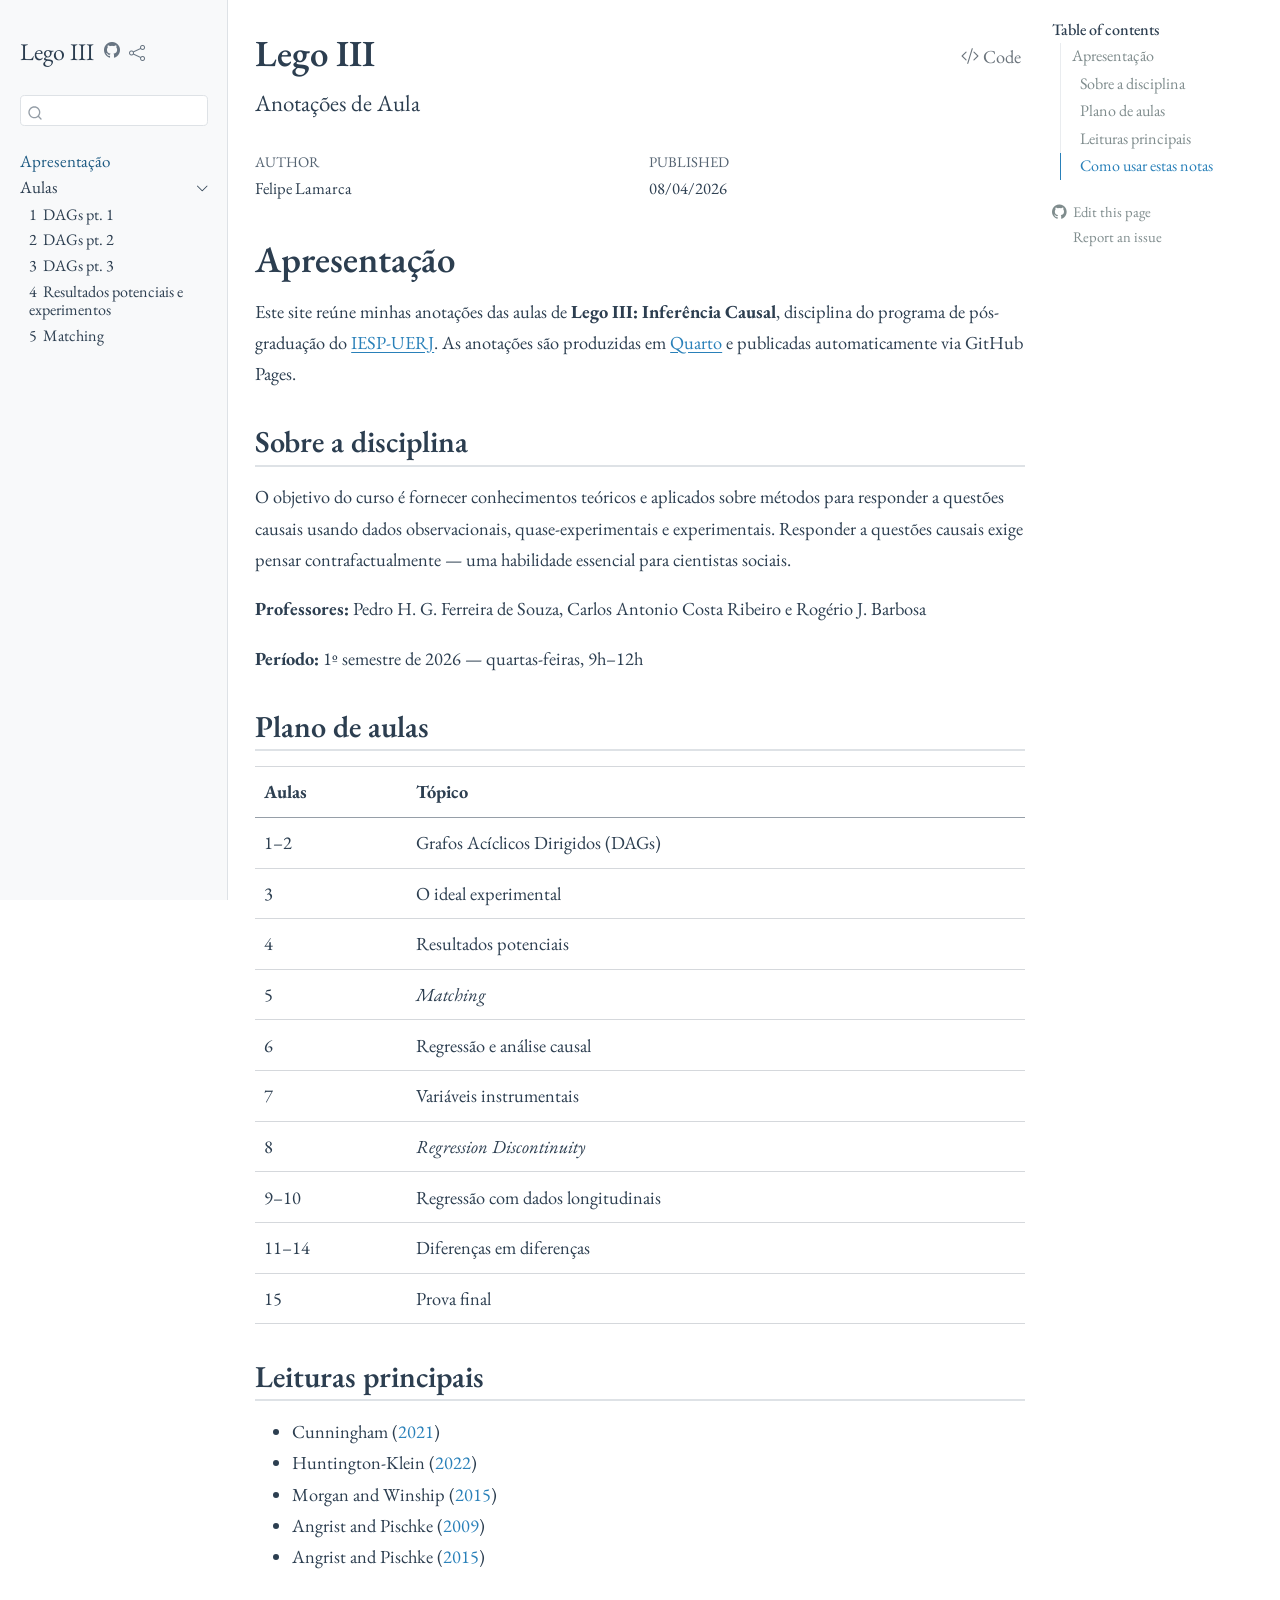
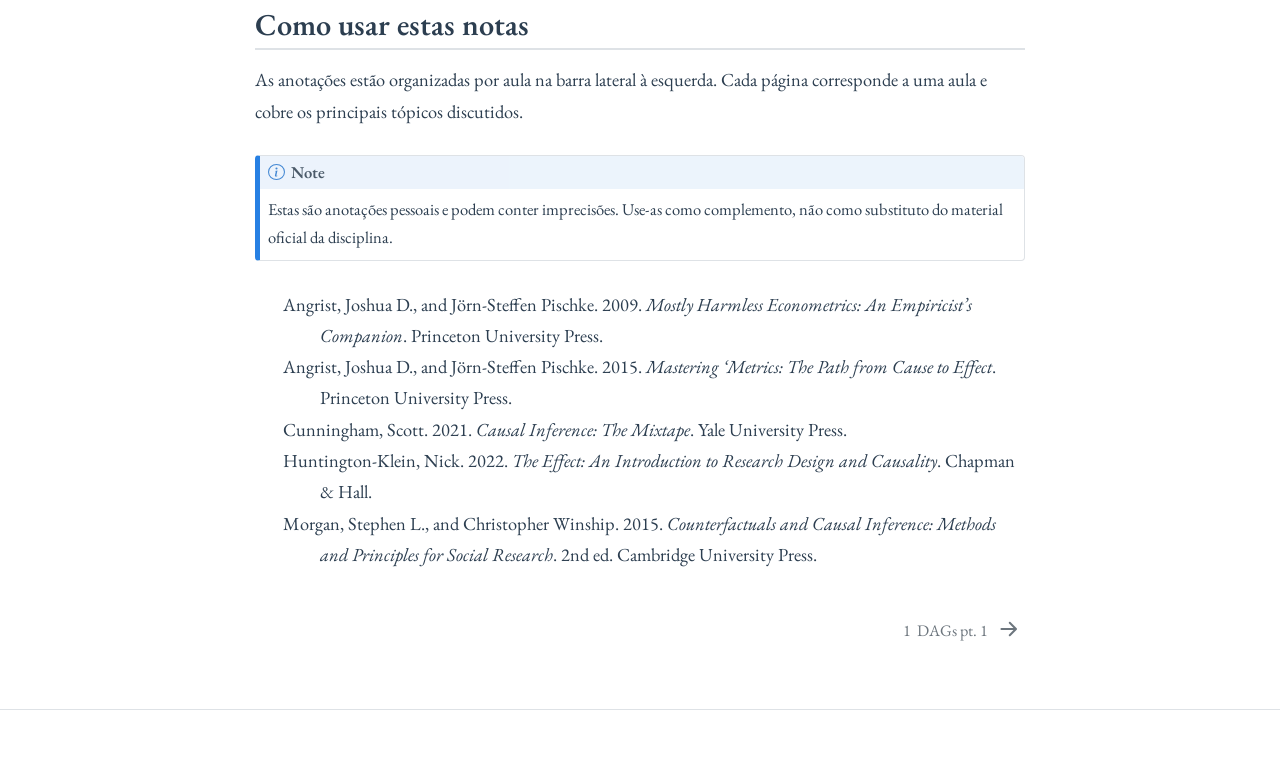
==== commit da0898ca: "deploy: bb6f7c1e12b0ce29a11ec8d081c25f603d5ec064" ====
--- a/index.html
+++ b/index.html
@@ -204,25 +204,25 @@
           <li class="sidebar-item">
   <div class="sidebar-item-container"> 
   <a href="./aulas/aula-01.html" class="sidebar-item-text sidebar-link">
- <span class="menu-text"><span class="chapter-number">1</span>&nbsp; <span class="chapter-title">Aula 1</span></span></a>
+ <span class="menu-text"><span class="chapter-number">1</span>&nbsp; <span class="chapter-title">DAGs pt.&nbsp;1</span></span></a>
   </div>
 </li>
           <li class="sidebar-item">
   <div class="sidebar-item-container"> 
   <a href="./aulas/aula-02.html" class="sidebar-item-text sidebar-link">
- <span class="menu-text"><span class="chapter-number">2</span>&nbsp; <span class="chapter-title">Aula 2</span></span></a>
+ <span class="menu-text"><span class="chapter-number">2</span>&nbsp; <span class="chapter-title">DAGs pt.&nbsp;2</span></span></a>
   </div>
 </li>
           <li class="sidebar-item">
   <div class="sidebar-item-container"> 
   <a href="./aulas/aula-03.html" class="sidebar-item-text sidebar-link">
- <span class="menu-text"><span class="chapter-number">3</span>&nbsp; <span class="chapter-title">Aula 3</span></span></a>
+ <span class="menu-text"><span class="chapter-number">3</span>&nbsp; <span class="chapter-title">DAGs pt.&nbsp;3</span></span></a>
   </div>
 </li>
           <li class="sidebar-item">
   <div class="sidebar-item-container"> 
   <a href="./aulas/aula-04.html" class="sidebar-item-text sidebar-link">
- <span class="menu-text"><span class="chapter-number">4</span>&nbsp; <span class="chapter-title">Aula 4</span></span></a>
+ <span class="menu-text"><span class="chapter-number">4</span>&nbsp; <span class="chapter-title">Resultados potenciais e experimentos</span></span></a>
   </div>
 </li>
           <li class="sidebar-item">
@@ -861,8 +861,8 @@
   <div class="nav-page nav-page-previous">
   </div>
   <div class="nav-page nav-page-next">
-      <a href="./aulas/aula-01.html" class="pagination-link" aria-label="Aula 1">
-        <span class="nav-page-text"><span class="chapter-number">1</span>&nbsp; <span class="chapter-title">Aula 1</span></span> <i class="bi bi-arrow-right-short"></i>
+      <a href="./aulas/aula-01.html" class="pagination-link" aria-label="DAGs pt. 1">
+        <span class="nav-page-text"><span class="chapter-number">1</span>&nbsp; <span class="chapter-title">DAGs pt.&nbsp;1</span></span> <i class="bi bi-arrow-right-short"></i>
       </a>
   </div>
 </nav><div class="modal fade" id="quarto-embedded-source-code-modal" tabindex="-1" aria-labelledby="quarto-embedded-source-code-modal-label" aria-hidden="true"><div class="modal-dialog modal-dialog-scrollable"><div class="modal-content"><div class="modal-header"><h5 class="modal-title" id="quarto-embedded-source-code-modal-label">Source Code</h5><button class="btn-close" data-bs-dismiss="modal"></button></div><div class="modal-body"><div class="">
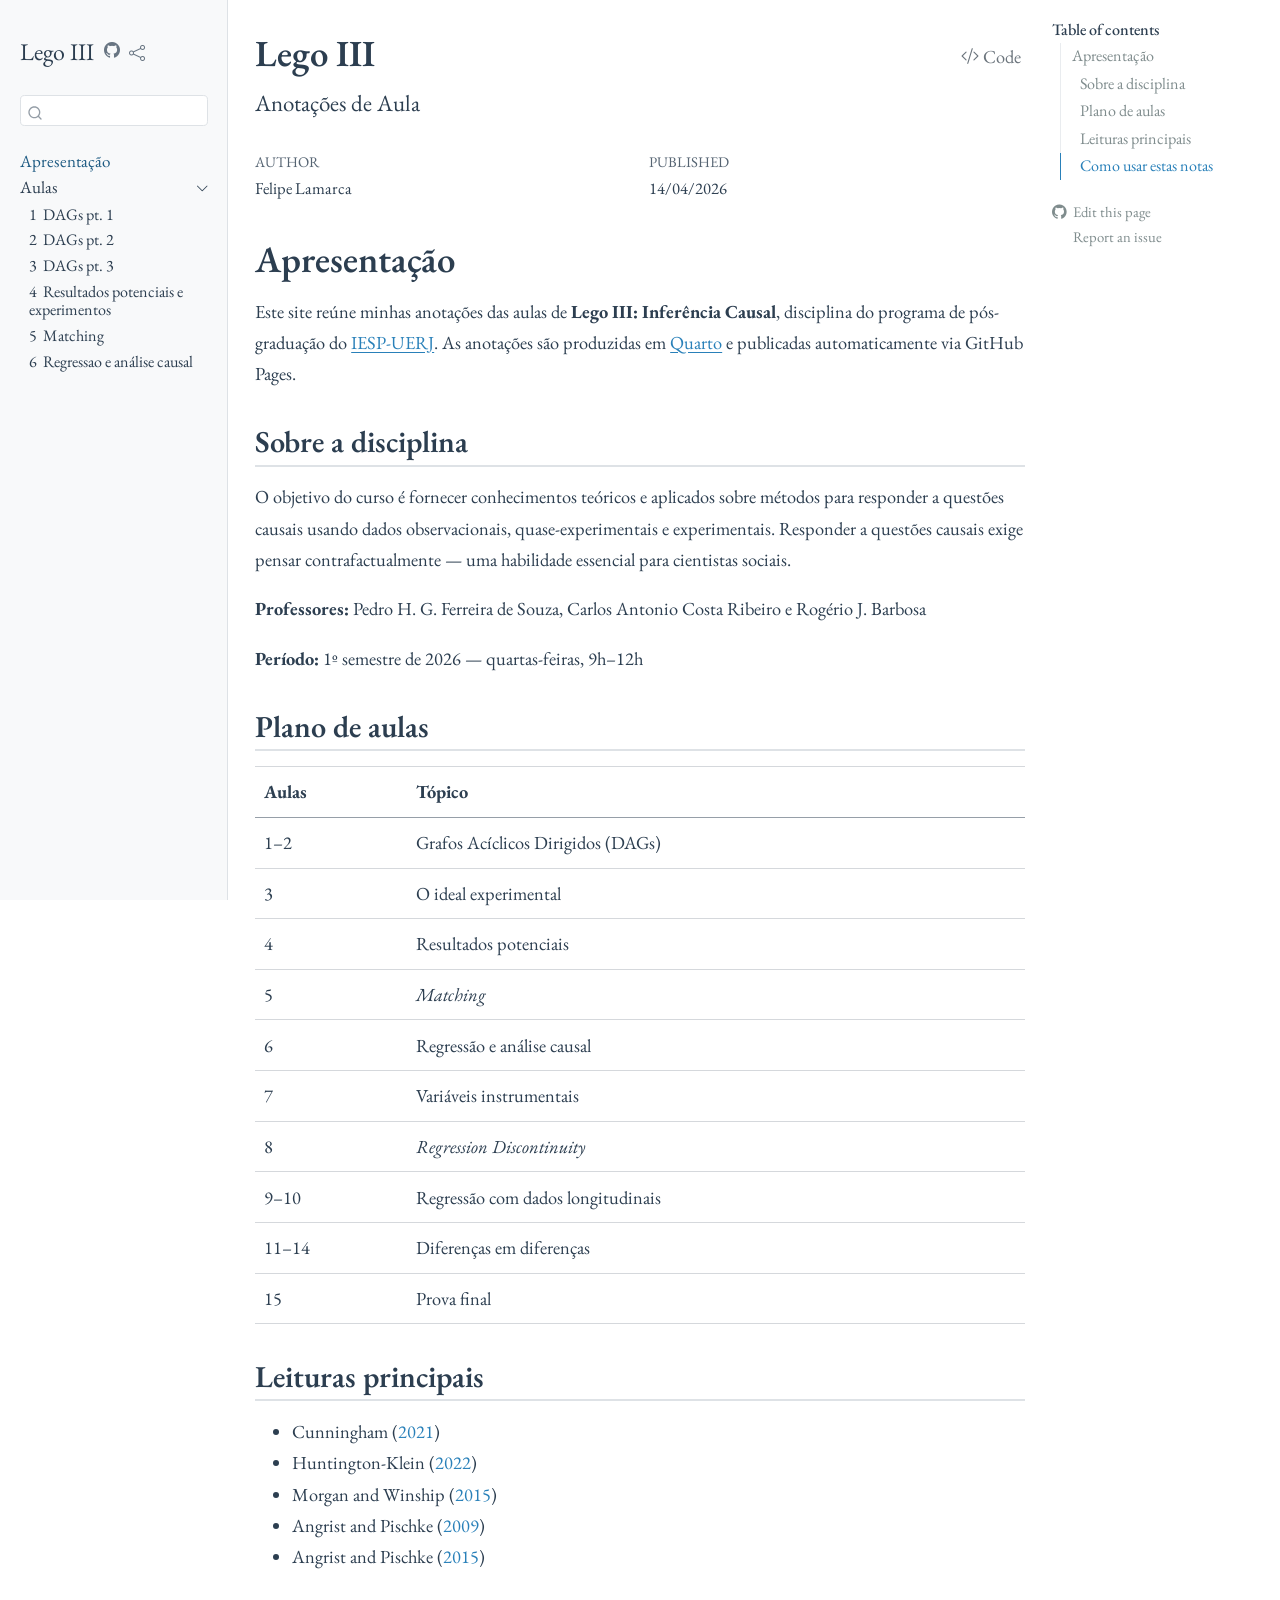
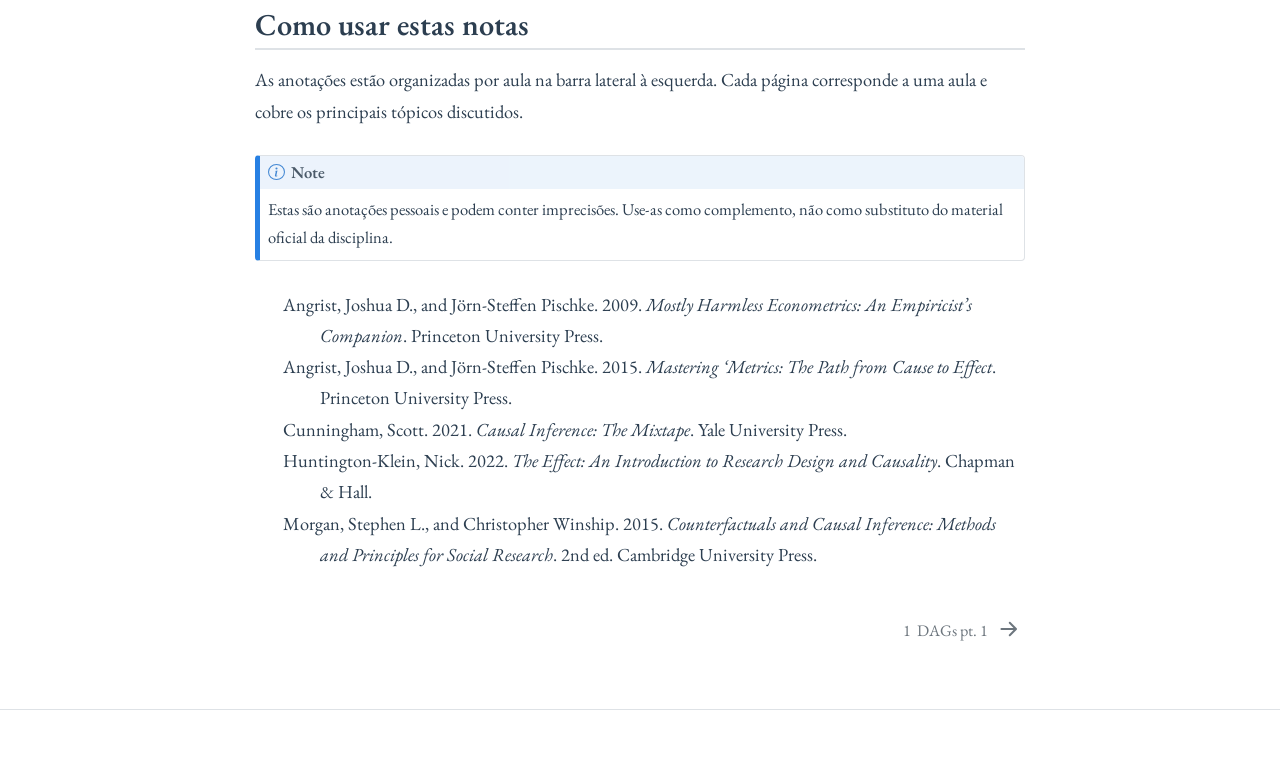
==== commit 60a17416: "deploy: 99847218d9f31e5096bb1700311f748e47080f97" ====
--- a/index.html
+++ b/index.html
@@ -2,12 +2,11 @@
 <html xmlns="http://www.w3.org/1999/xhtml" lang="en" xml:lang="en"><head>
 
 <meta charset="utf-8">
-<meta name="generator" content="quarto-1.9.36">
+<meta name="generator" content="quarto-1.9.37">
 
 <meta name="viewport" content="width=device-width, initial-scale=1.0, user-scalable=yes">
 
 <meta name="author" content="Felipe Lamarca">
-<meta name="dcterms.date" content="2026-08-04">
 
 <title>Lego III</title>
 <style>
@@ -96,10 +95,10 @@
 <script src="site_libs/quarto-html/tippy.umd.min.js"></script>
 <script src="site_libs/quarto-html/anchor.min.js"></script>
 <link href="site_libs/quarto-html/tippy.css" rel="stylesheet">
-<link href="site_libs/quarto-html/quarto-syntax-highlighting-0bb0b530e54782cf39a30b39ef8a2d6c.css" rel="stylesheet" id="quarto-text-highlighting-styles">
+<link href="site_libs/quarto-html/quarto-syntax-highlighting-1eb2a280a64a1f5f4b84ce19fa1dd180.css" rel="stylesheet" id="quarto-text-highlighting-styles">
 <script src="site_libs/bootstrap/bootstrap.min.js"></script>
 <link href="site_libs/bootstrap/bootstrap-icons.css" rel="stylesheet">
-<link href="site_libs/bootstrap/bootstrap-baedf234fe35f8c8c5c56eccfc9aafcb.min.css" rel="stylesheet" append-hash="true" id="quarto-bootstrap" data-mode="light">
+<link href="site_libs/bootstrap/bootstrap-9f0b8f05b46c5b34c25a7b73a69d004d.min.css" rel="stylesheet" append-hash="true" id="quarto-bootstrap" data-mode="light">
 <script id="quarto-search-options" type="application/json">{
   "location": "sidebar",
   "copy-button": false,
@@ -231,6 +230,12 @@
  <span class="menu-text"><span class="chapter-number">5</span>&nbsp; <span class="chapter-title">Matching</span></span></a>
   </div>
 </li>
+          <li class="sidebar-item">
+  <div class="sidebar-item-container"> 
+  <a href="./aulas/aula-06.html" class="sidebar-item-text sidebar-link">
+ <span class="menu-text"><span class="chapter-number">6</span>&nbsp; <span class="chapter-title">Regressao e análise causal</span></span></a>
+  </div>
+</li>
       </ul>
   </li>
     </ul>
@@ -276,7 +281,7 @@
     <div>
     <div class="quarto-title-meta-heading">Published</div>
     <div class="quarto-title-meta-contents">
-      <p class="date">08/04/2026</p>
+      <p class="date">14/04/2026</p>
     </div>
   </div>
   
--- a/site_libs/quarto-html/quarto-syntax-highlighting-1eb2a280a64a1f5f4b84ce19fa1dd180.css
+++ b/site_libs/quarto-html/quarto-syntax-highlighting-1eb2a280a64a1f5f4b84ce19fa1dd180.css
@@ -0,0 +1,210 @@
+/* quarto syntax highlight colors */
+:root {
+  --quarto-hl-al-color: #ff5555;
+  --quarto-hl-an-color: #6a737d;
+  --quarto-hl-at-color: #d73a49;
+  --quarto-hl-bn-color: #005cc5;
+  --quarto-hl-bu-color: #d73a49;
+  --quarto-hl-ch-color: #032f62;
+  --quarto-hl-co-color: #6a737d;
+  --quarto-hl-cv-color: #6a737d;
+  --quarto-hl-cn-color: #005cc5;
+  --quarto-hl-cf-color: #d73a49;
+  --quarto-hl-dt-color: #d73a49;
+  --quarto-hl-dv-color: #005cc5;
+  --quarto-hl-do-color: #6a737d;
+  --quarto-hl-er-color: #ff5555;
+  --quarto-hl-ex-color: #d73a49;
+  --quarto-hl-fl-color: #005cc5;
+  --quarto-hl-fu-color: #6f42c1;
+  --quarto-hl-im-color: #032f62;
+  --quarto-hl-in-color: #6a737d;
+  --quarto-hl-kw-color: #d73a49;
+  --quarto-hl-op-color: #24292e;
+  --quarto-hl-pp-color: #d73a49;
+  --quarto-hl-re-color: #6a737d;
+  --quarto-hl-sc-color: #005cc5;
+  --quarto-hl-ss-color: #032f62;
+  --quarto-hl-st-color: #032f62;
+  --quarto-hl-va-color: #e36209;
+  --quarto-hl-vs-color: #032f62;
+  --quarto-hl-wa-color: #ff5555;
+}
+
+/* other quarto variables */
+:root {
+  --quarto-font-monospace: "JetBrains Mono", "Fira Code", monospace;
+}
+
+/* syntax highlight based on Pandoc's rules */
+pre > code.sourceCode > span {
+  color: #24292e;
+}
+
+code.sourceCode > span {
+  color: #24292e;
+}
+
+div.sourceCode,
+div.sourceCode pre.sourceCode {
+  color: #24292e;
+}
+
+/* Normal */
+code span {
+  color: #24292e;
+}
+
+/* Alert */
+code span.al {
+  font-weight: bold;
+  color: #ff5555;
+}
+
+/* Annotation */
+code span.an {
+  color: #6a737d;
+}
+
+/* Attribute */
+code span.at {
+  color: #d73a49;
+}
+
+/* BaseN */
+code span.bn {
+  color: #005cc5;
+}
+
+/* BuiltIn */
+code span.bu {
+  color: #d73a49;
+}
+
+/* ControlFlow */
+code span.cf {
+  color: #d73a49;
+}
+
+/* Char */
+code span.ch {
+  color: #032f62;
+}
+
+/* Constant */
+code span.cn {
+  color: #005cc5;
+}
+
+/* Comment */
+code span.co {
+  color: #6a737d;
+}
+
+/* CommentVar */
+code span.cv {
+  color: #6a737d;
+}
+
+/* Documentation */
+code span.do {
+  color: #6a737d;
+}
+
+/* DataType */
+code span.dt {
+  color: #d73a49;
+}
+
+/* DecVal */
+code span.dv {
+  color: #005cc5;
+}
+
+/* Error */
+code span.er {
+  color: #ff5555;
+  text-decoration: underline;
+}
+
+/* Extension */
+code span.ex {
+  font-weight: bold;
+  color: #d73a49;
+}
+
+/* Float */
+code span.fl {
+  color: #005cc5;
+}
+
+/* Function */
+code span.fu {
+  color: #6f42c1;
+}
+
+/* Import */
+code span.im {
+  color: #032f62;
+}
+
+/* Information */
+code span.in {
+  color: #6a737d;
+}
+
+/* Keyword */
+code span.kw {
+  color: #d73a49;
+}
+
+/* Operator */
+code span.op {
+  color: #24292e;
+}
+
+/* Preprocessor */
+code span.pp {
+  color: #d73a49;
+}
+
+/* RegionMarker */
+code span.re {
+  color: #6a737d;
+}
+
+/* SpecialChar */
+code span.sc {
+  color: #005cc5;
+}
+
+/* SpecialString */
+code span.ss {
+  color: #032f62;
+}
+
+/* String */
+code span.st {
+  color: #032f62;
+}
+
+/* Variable */
+code span.va {
+  color: #e36209;
+}
+
+/* VerbatimString */
+code span.vs {
+  color: #032f62;
+}
+
+/* Warning */
+code span.wa {
+  color: #ff5555;
+}
+
+.prevent-inlining {
+  content: "</";
+}
+
+/*# sourceMappingURL=25016ccb9d710f91ead394759047978e.css.map */
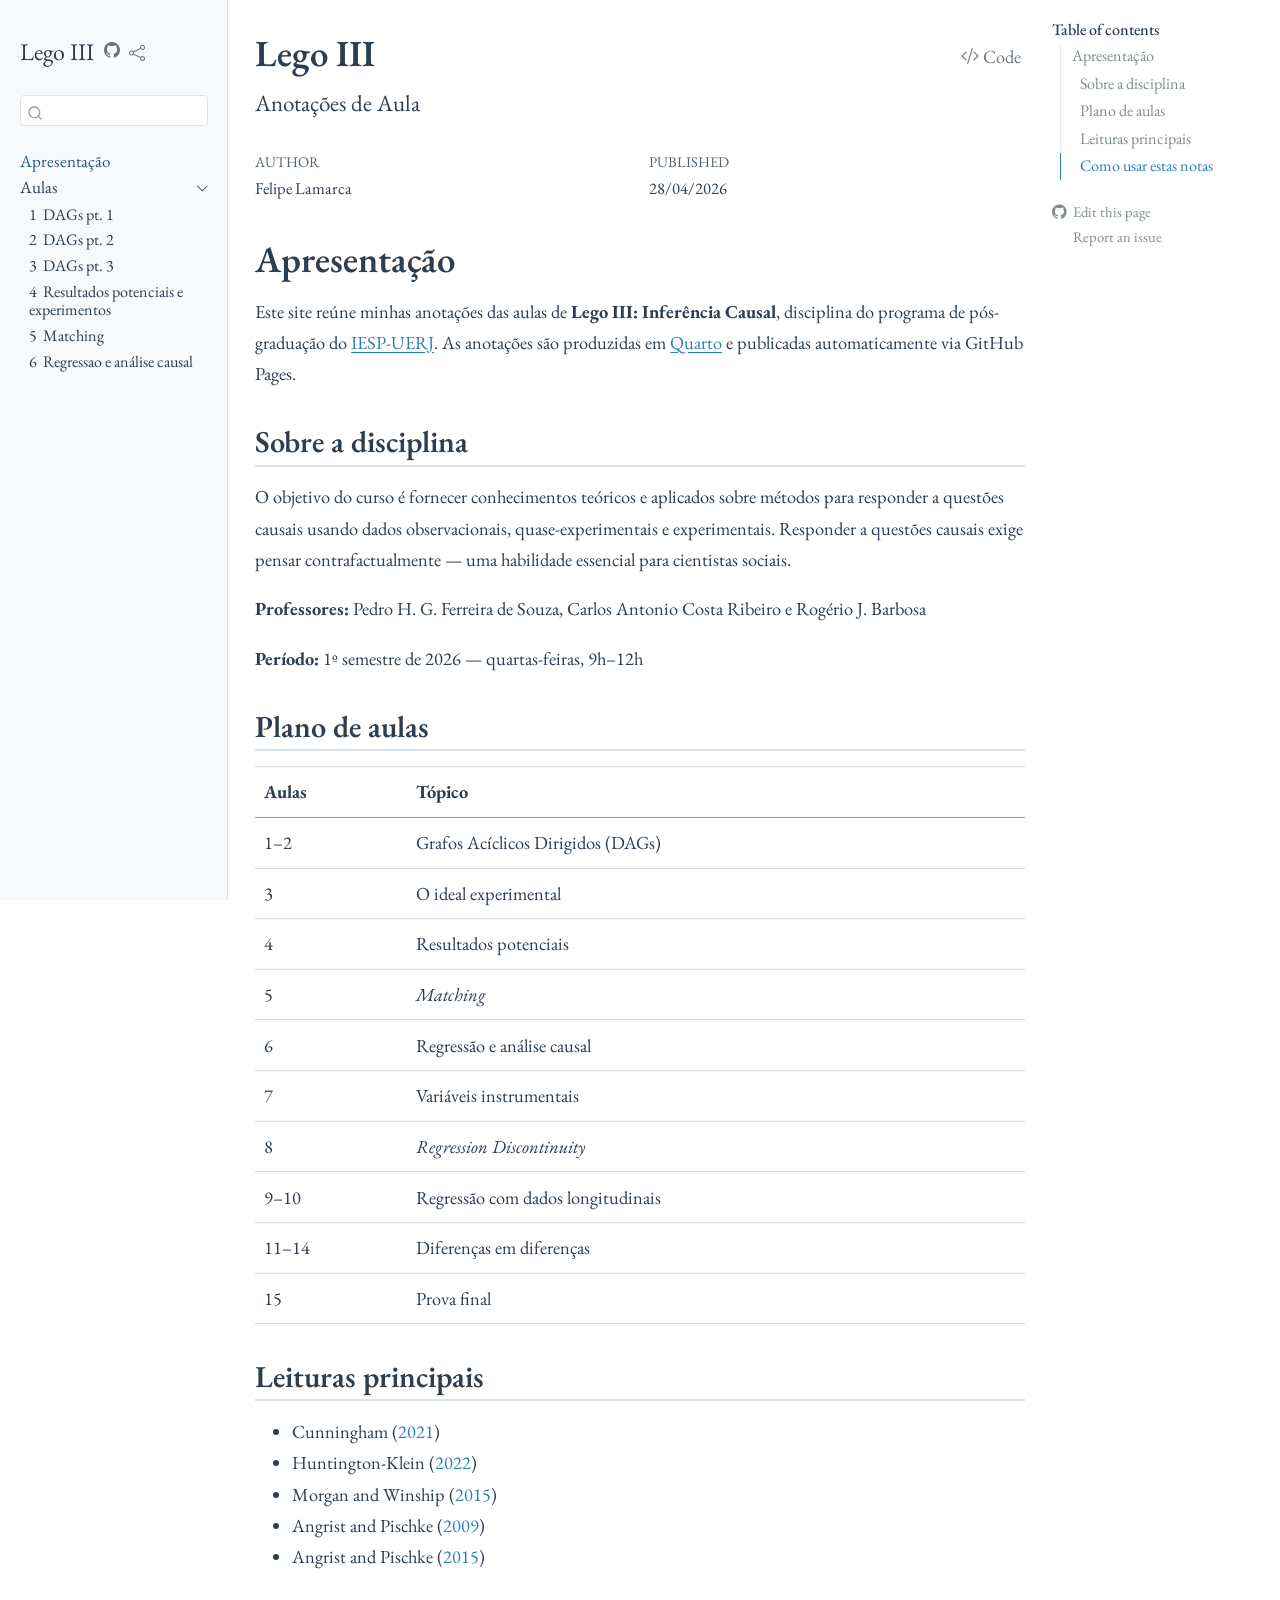
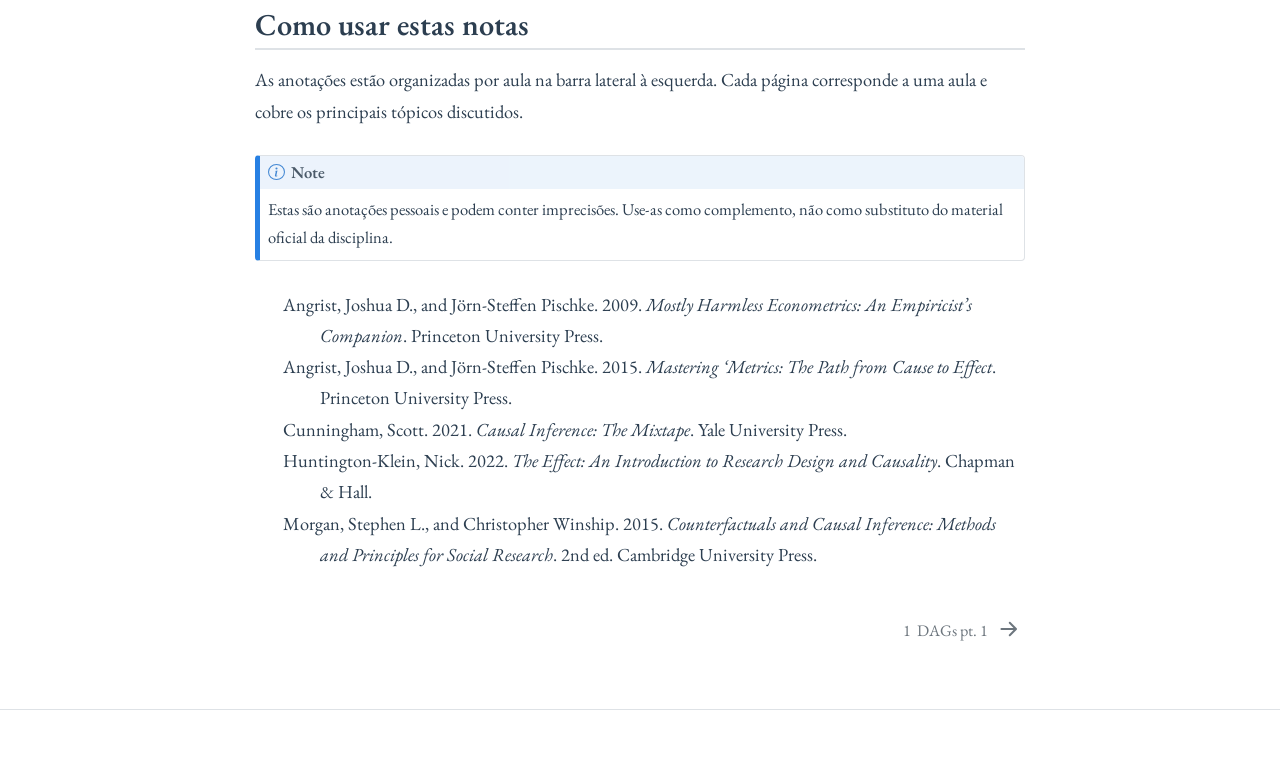
==== commit d629e70c: "deploy: 69b931effe9896272725857ca7f4affbec58a40c" ====
--- a/index.html
+++ b/index.html
@@ -98,7 +98,7 @@
 <link href="site_libs/quarto-html/quarto-syntax-highlighting-1eb2a280a64a1f5f4b84ce19fa1dd180.css" rel="stylesheet" id="quarto-text-highlighting-styles">
 <script src="site_libs/bootstrap/bootstrap.min.js"></script>
 <link href="site_libs/bootstrap/bootstrap-icons.css" rel="stylesheet">
-<link href="site_libs/bootstrap/bootstrap-9f0b8f05b46c5b34c25a7b73a69d004d.min.css" rel="stylesheet" append-hash="true" id="quarto-bootstrap" data-mode="light">
+<link href="site_libs/bootstrap/bootstrap-331949cb824898a72016be7305211a1d.min.css" rel="stylesheet" append-hash="true" id="quarto-bootstrap" data-mode="light">
 <script id="quarto-search-options" type="application/json">{
   "location": "sidebar",
   "copy-button": false,
@@ -281,7 +281,7 @@
     <div>
     <div class="quarto-title-meta-heading">Published</div>
     <div class="quarto-title-meta-contents">
-      <p class="date">14/04/2026</p>
+      <p class="date">28/04/2026</p>
     </div>
   </div>
   
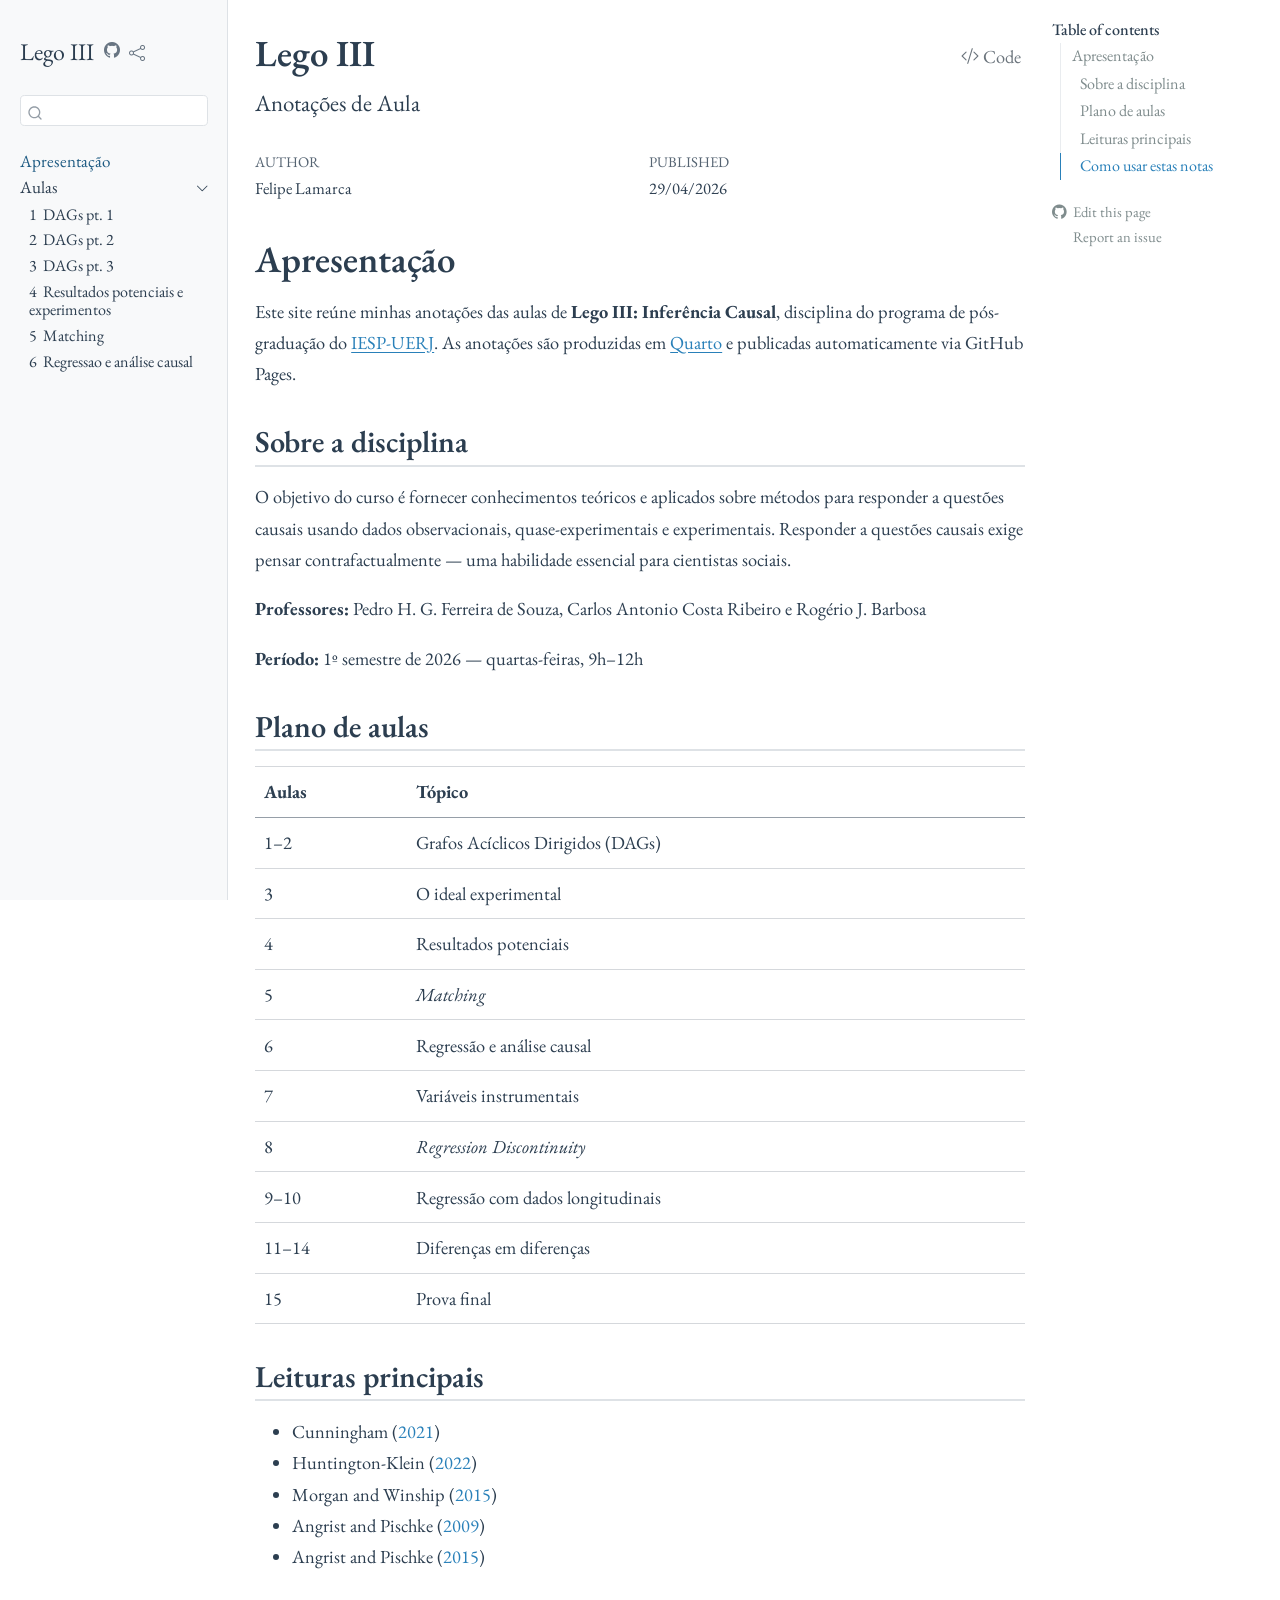
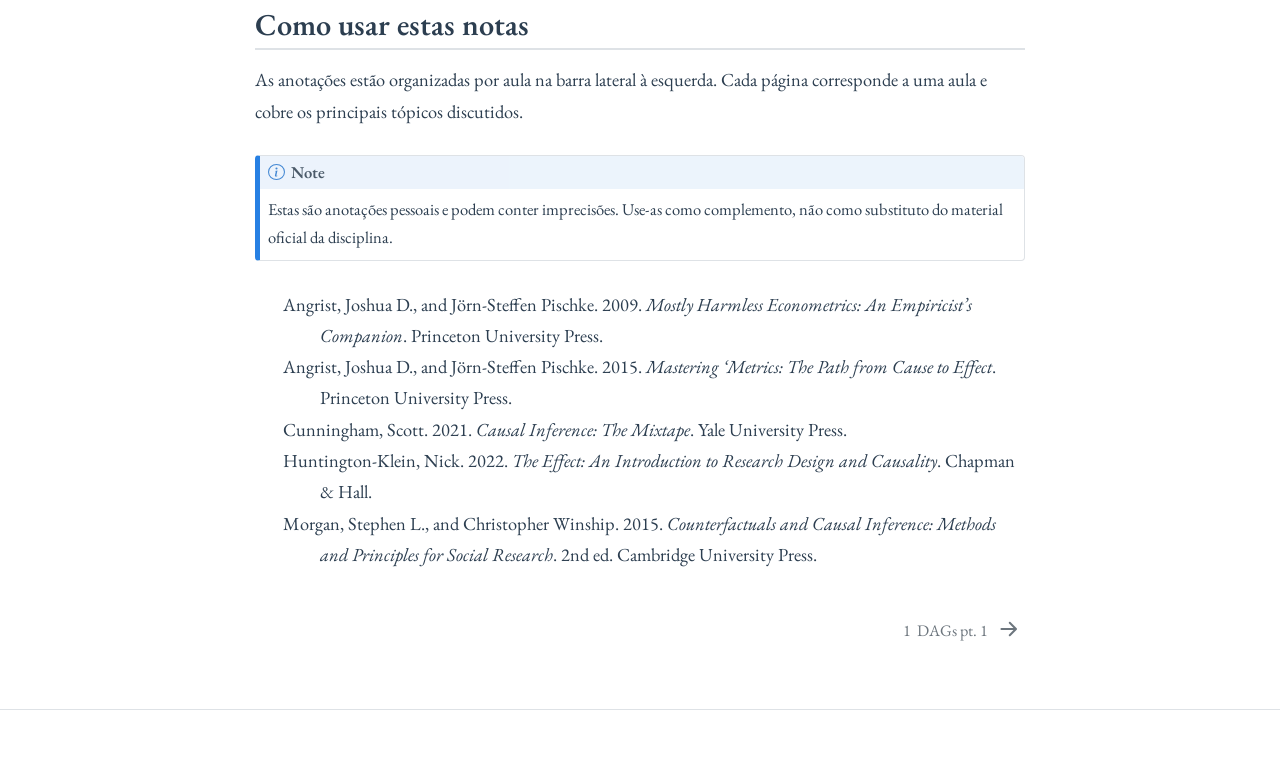
==== commit c4d745d3: "deploy: c027a00d0625a955d71bc2ff3a95410c1fb1dd3e" ====
--- a/index.html
+++ b/index.html
@@ -98,7 +98,7 @@
 <link href="site_libs/quarto-html/quarto-syntax-highlighting-1eb2a280a64a1f5f4b84ce19fa1dd180.css" rel="stylesheet" id="quarto-text-highlighting-styles">
 <script src="site_libs/bootstrap/bootstrap.min.js"></script>
 <link href="site_libs/bootstrap/bootstrap-icons.css" rel="stylesheet">
-<link href="site_libs/bootstrap/bootstrap-331949cb824898a72016be7305211a1d.min.css" rel="stylesheet" append-hash="true" id="quarto-bootstrap" data-mode="light">
+<link href="site_libs/bootstrap/bootstrap-9f0b8f05b46c5b34c25a7b73a69d004d.min.css" rel="stylesheet" append-hash="true" id="quarto-bootstrap" data-mode="light">
 <script id="quarto-search-options" type="application/json">{
   "location": "sidebar",
   "copy-button": false,
@@ -281,7 +281,7 @@
     <div>
     <div class="quarto-title-meta-heading">Published</div>
     <div class="quarto-title-meta-contents">
-      <p class="date">28/04/2026</p>
+      <p class="date">29/04/2026</p>
     </div>
   </div>
   
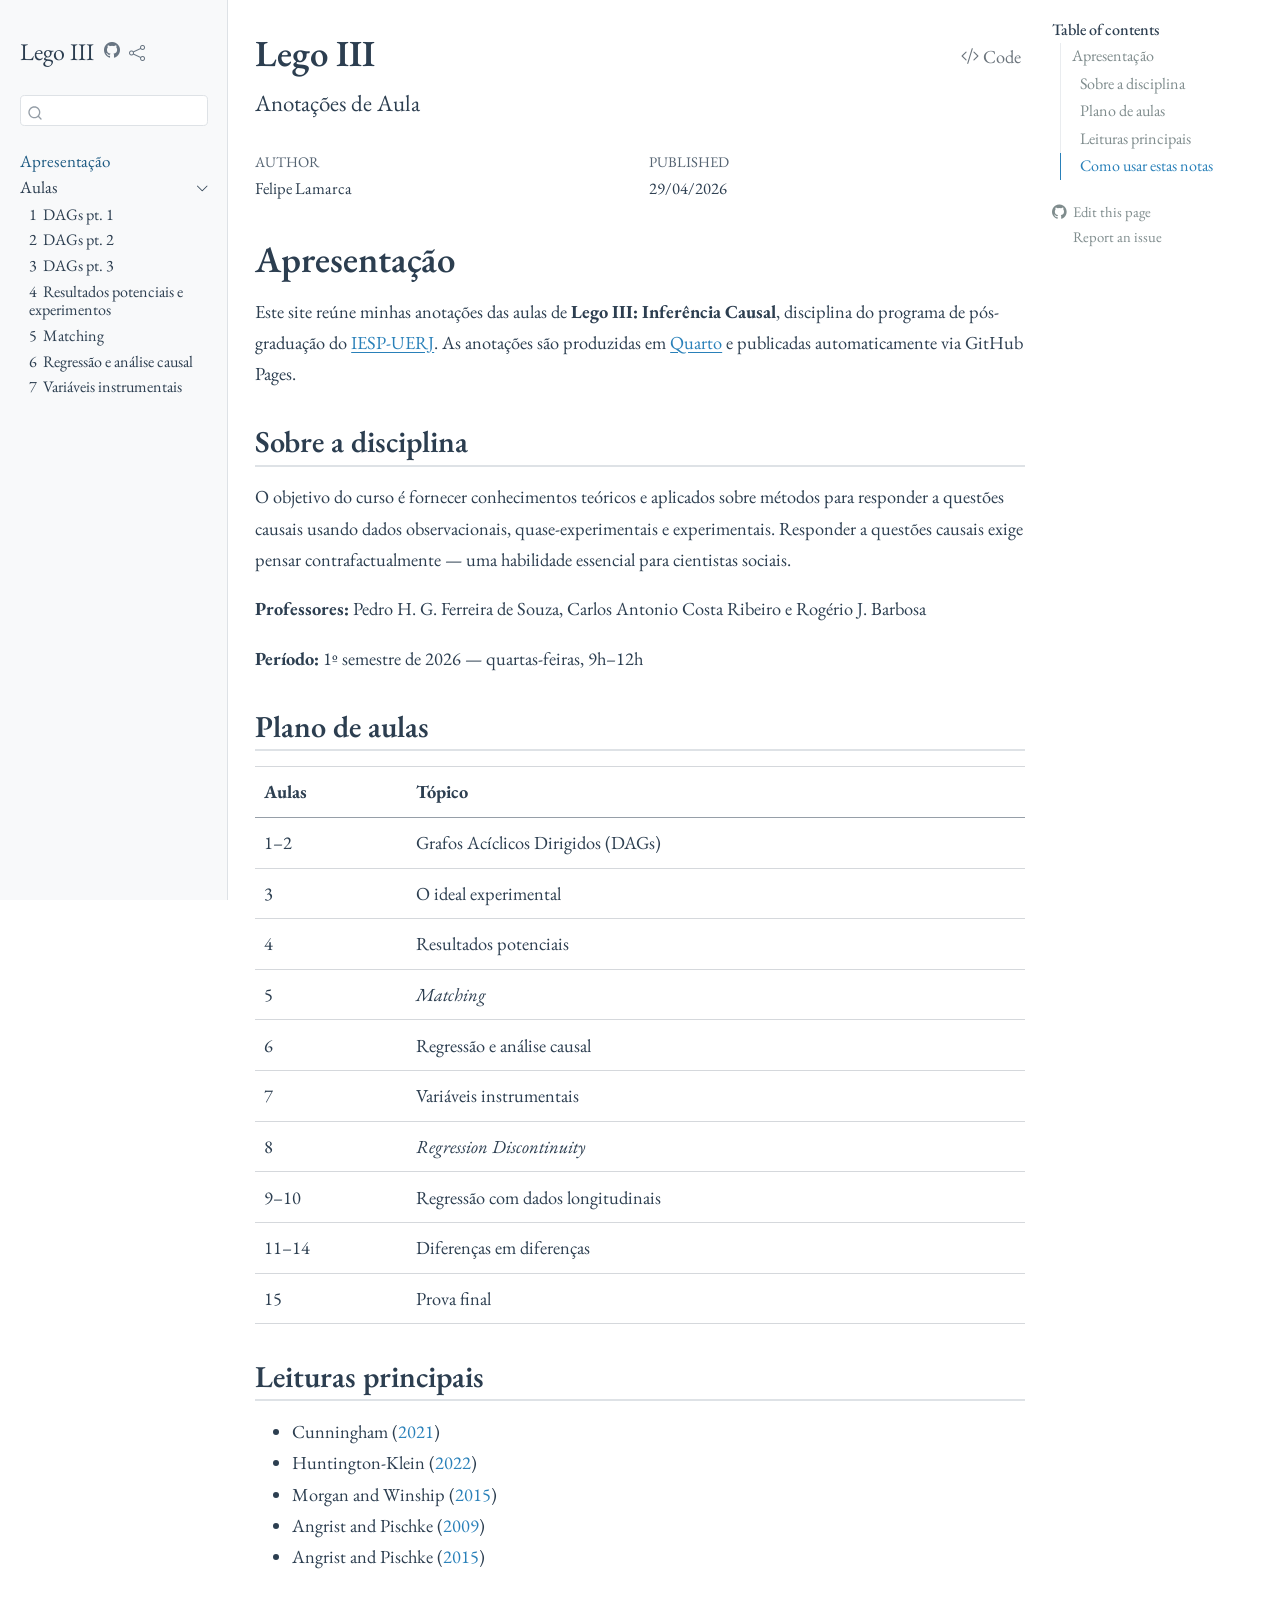
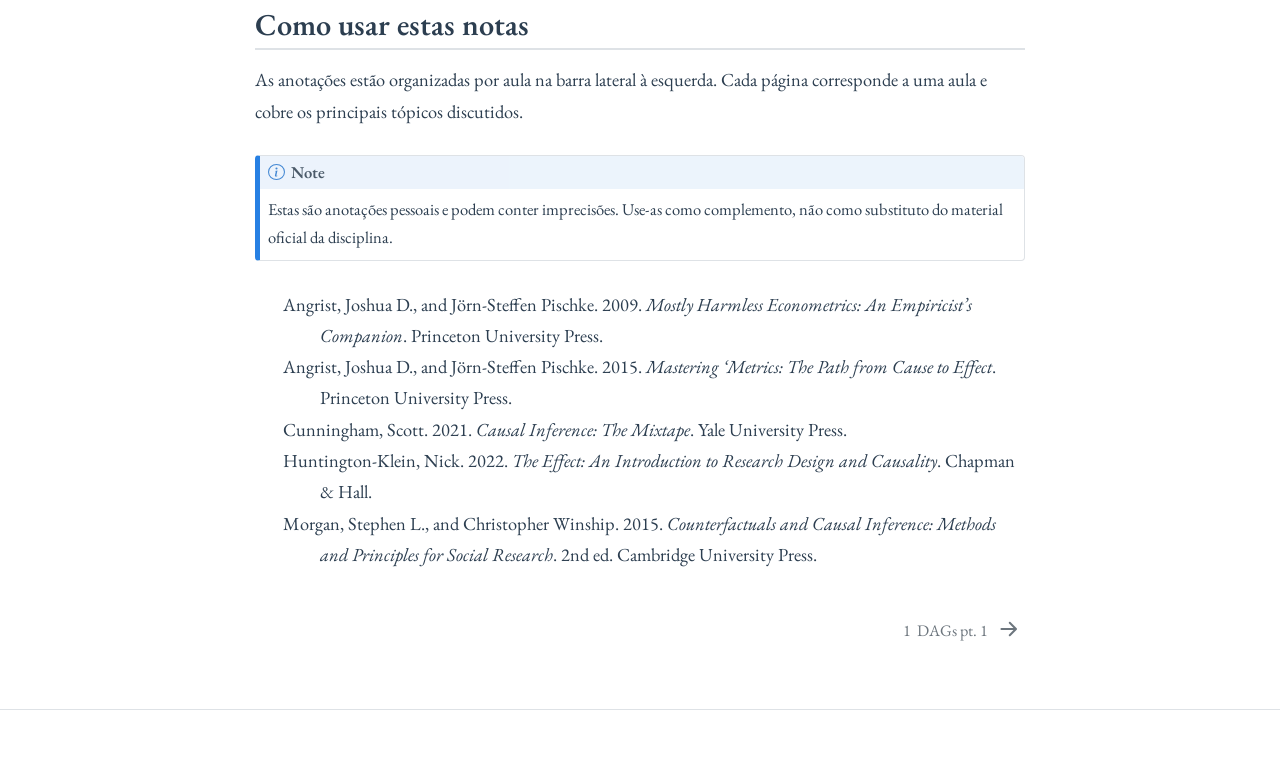
==== commit b992c211: "deploy: 311c118d8607567a235b34d998860da6a290e2dc" ====
--- a/index.html
+++ b/index.html
@@ -233,7 +233,13 @@
           <li class="sidebar-item">
   <div class="sidebar-item-container"> 
   <a href="./aulas/aula-06.html" class="sidebar-item-text sidebar-link">
- <span class="menu-text"><span class="chapter-number">6</span>&nbsp; <span class="chapter-title">Regressao e análise causal</span></span></a>
+ <span class="menu-text"><span class="chapter-number">6</span>&nbsp; <span class="chapter-title">Regressão e análise causal</span></span></a>
+  </div>
+</li>
+          <li class="sidebar-item">
+  <div class="sidebar-item-container"> 
+  <a href="./aulas/aula-07.html" class="sidebar-item-text sidebar-link">
+ <span class="menu-text"><span class="chapter-number">7</span>&nbsp; <span class="chapter-title">Variáveis instrumentais</span></span></a>
   </div>
 </li>
       </ul>
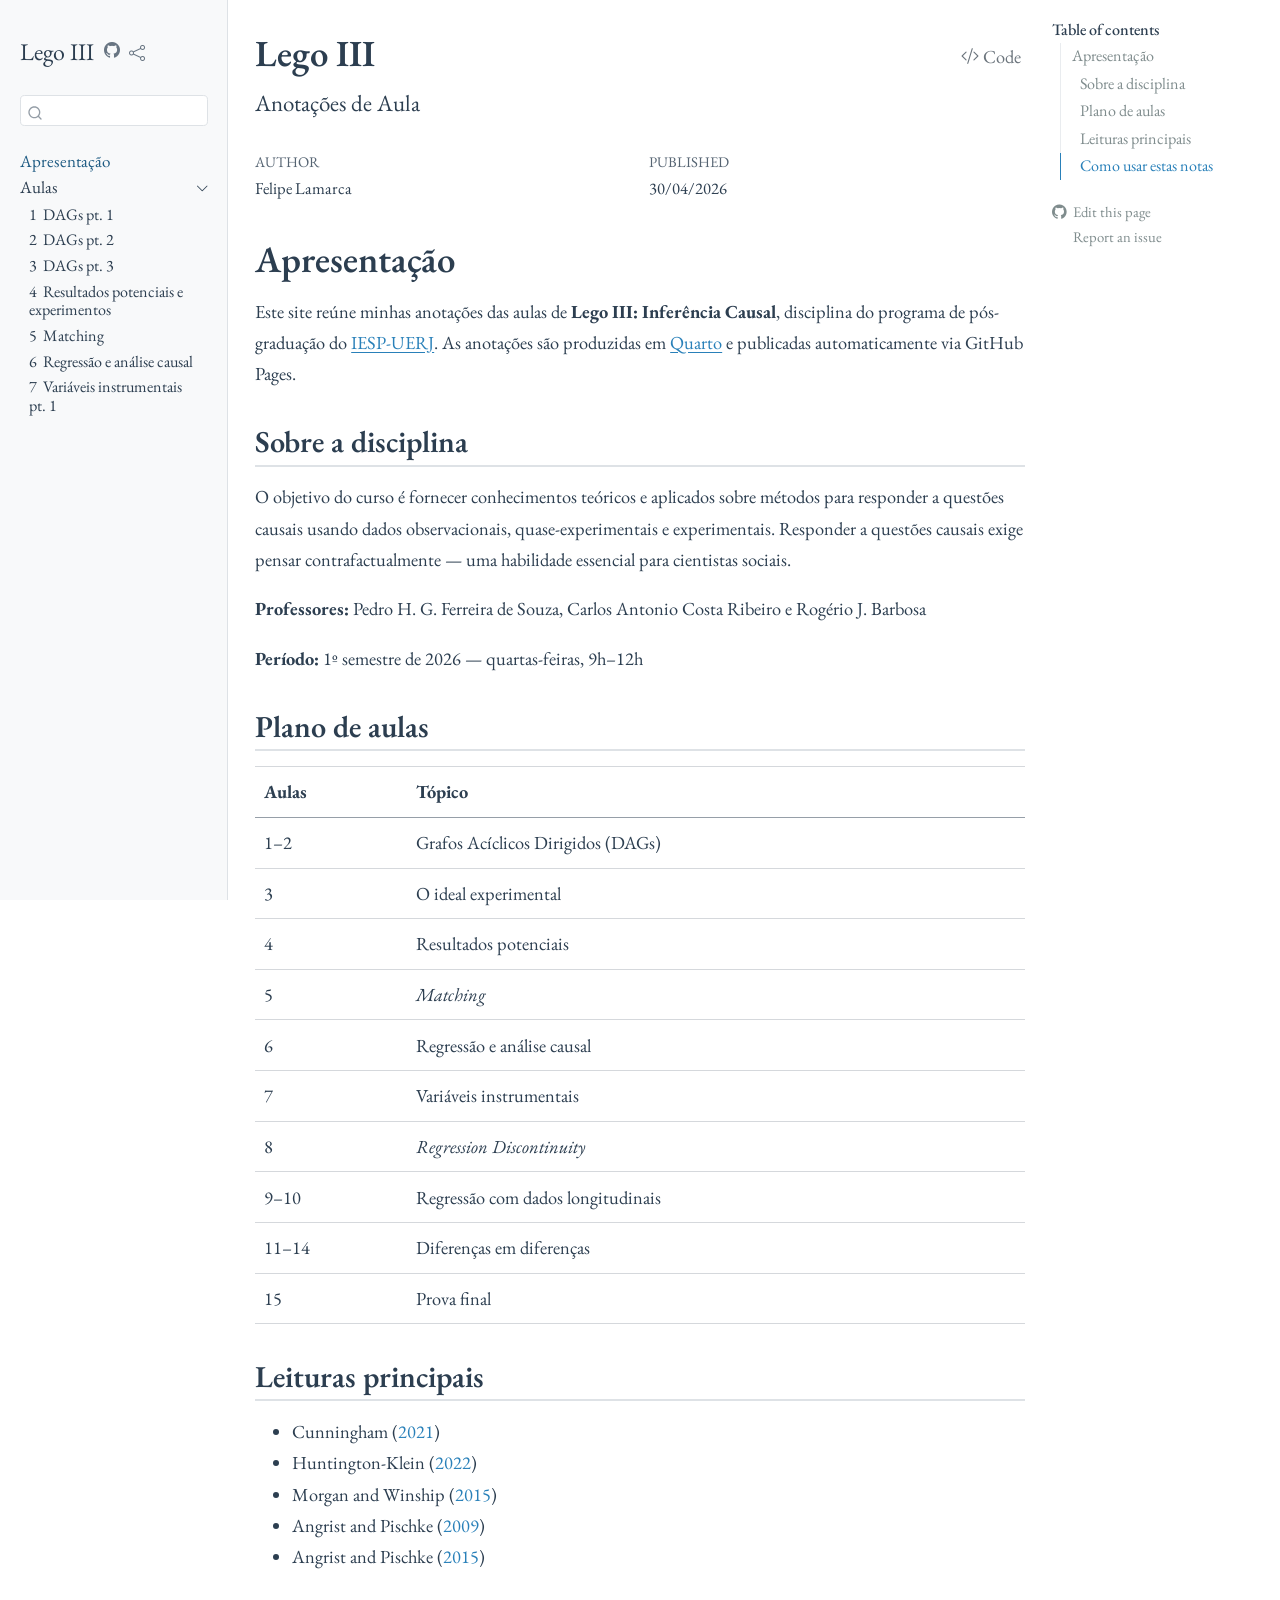
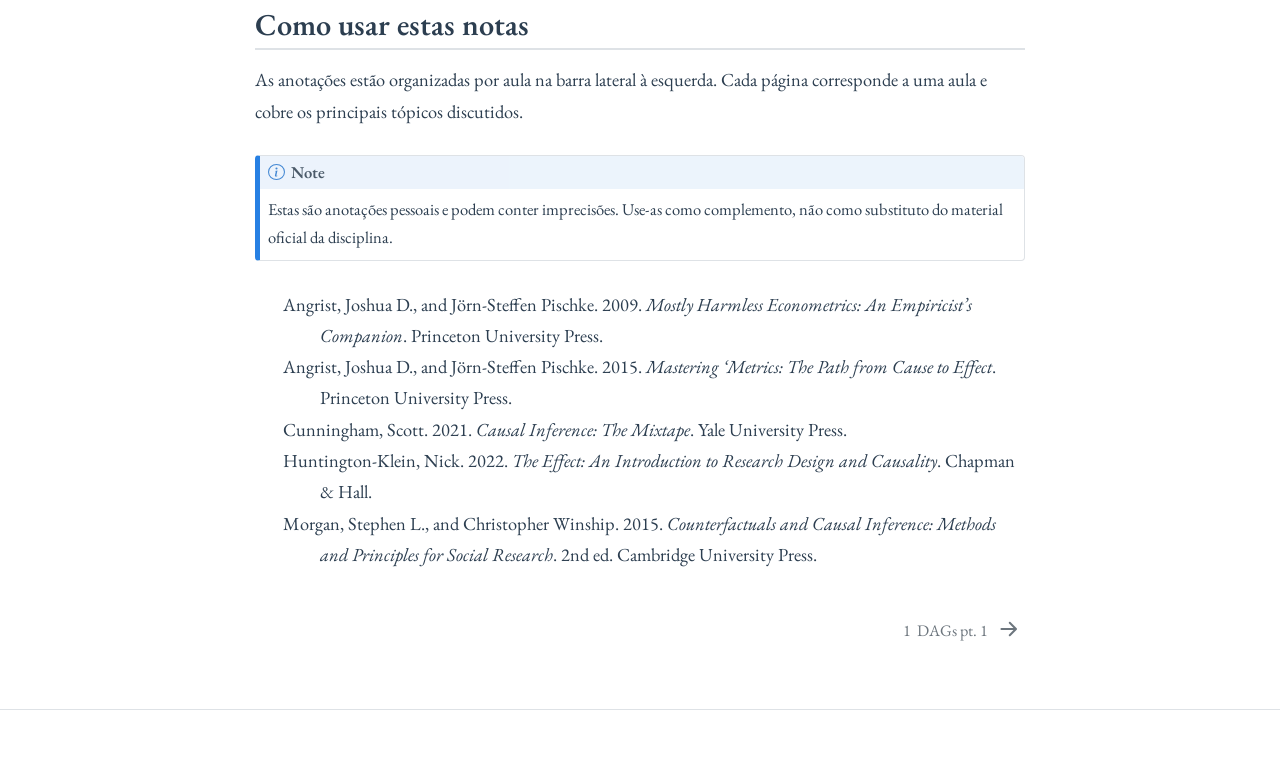
==== commit b1d76ee1: "deploy: 7dc0b6054b8c42bf207f8980cbe5b25274345c45" ====
--- a/index.html
+++ b/index.html
@@ -239,7 +239,7 @@
           <li class="sidebar-item">
   <div class="sidebar-item-container"> 
   <a href="./aulas/aula-07.html" class="sidebar-item-text sidebar-link">
- <span class="menu-text"><span class="chapter-number">7</span>&nbsp; <span class="chapter-title">Variáveis instrumentais</span></span></a>
+ <span class="menu-text"><span class="chapter-number">7</span>&nbsp; <span class="chapter-title">Variáveis instrumentais pt.&nbsp;1</span></span></a>
   </div>
 </li>
       </ul>
@@ -287,7 +287,7 @@
     <div>
     <div class="quarto-title-meta-heading">Published</div>
     <div class="quarto-title-meta-contents">
-      <p class="date">29/04/2026</p>
+      <p class="date">30/04/2026</p>
     </div>
   </div>
   
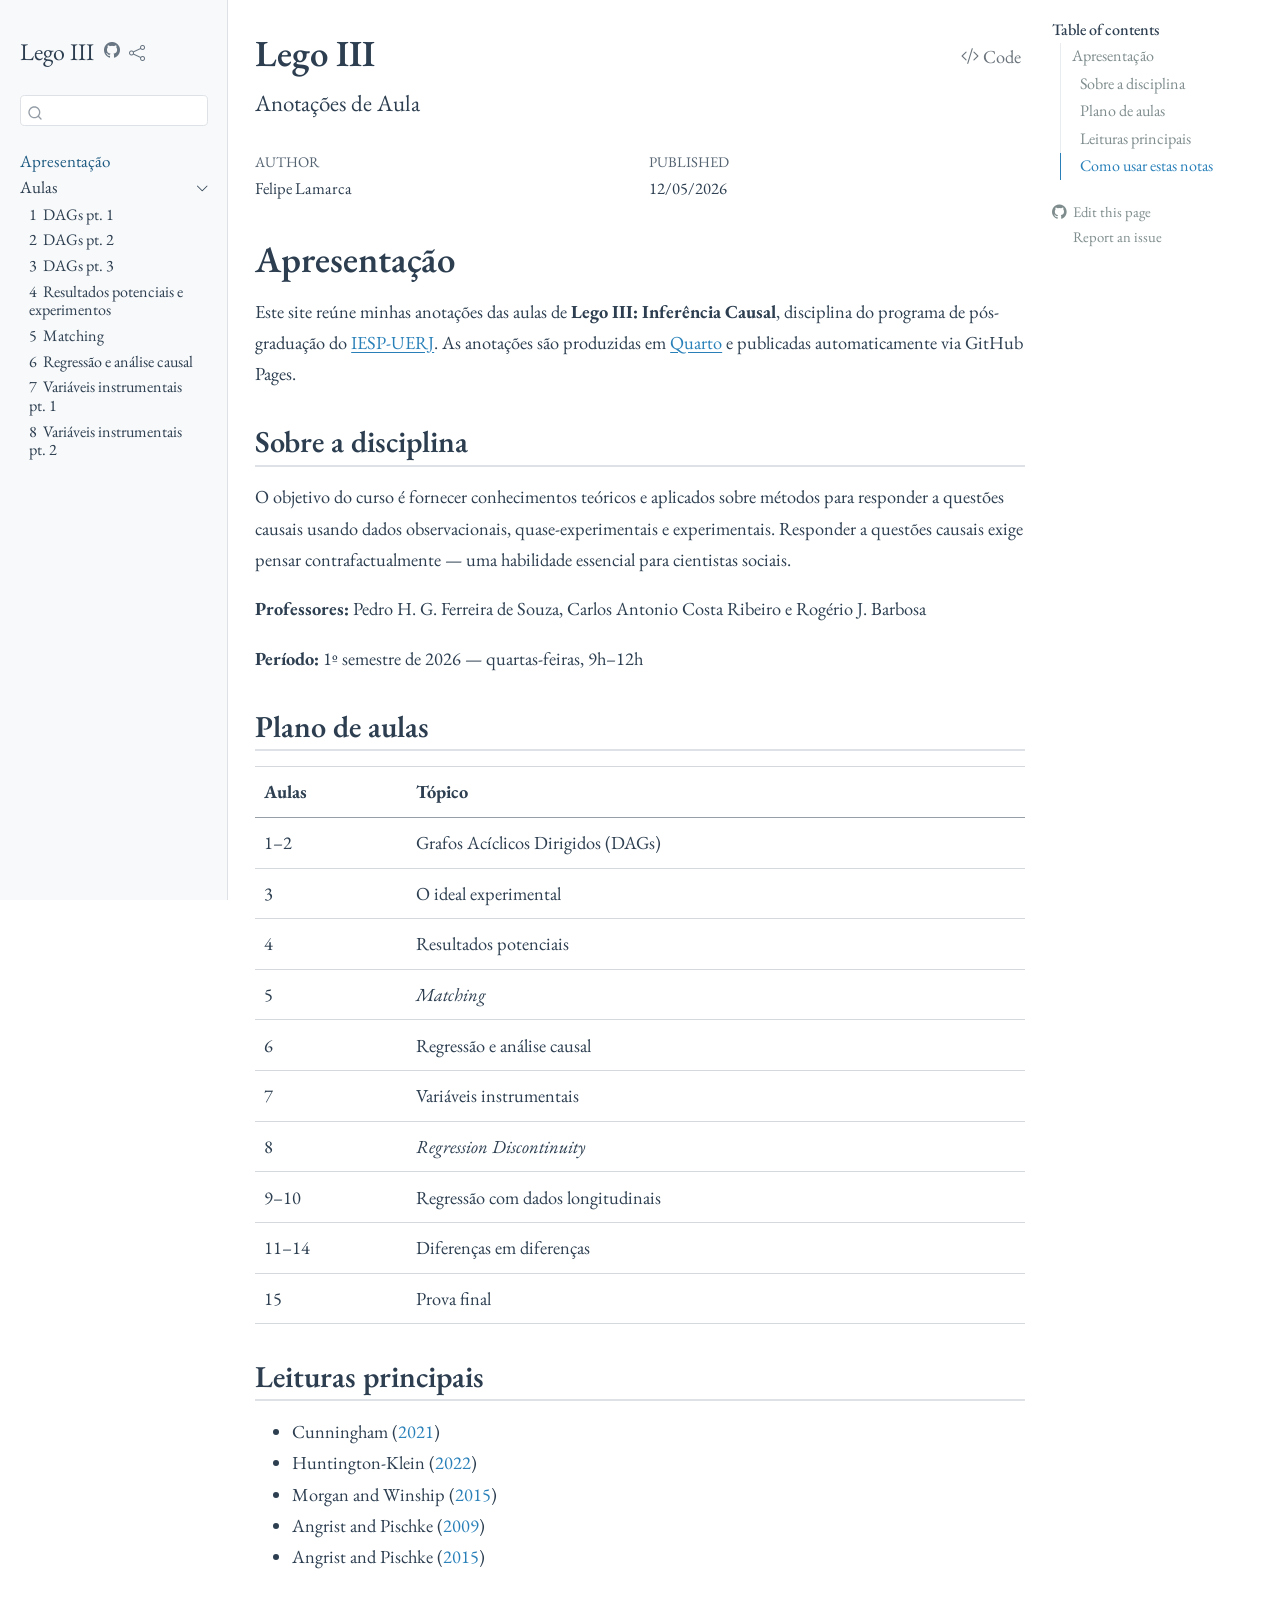
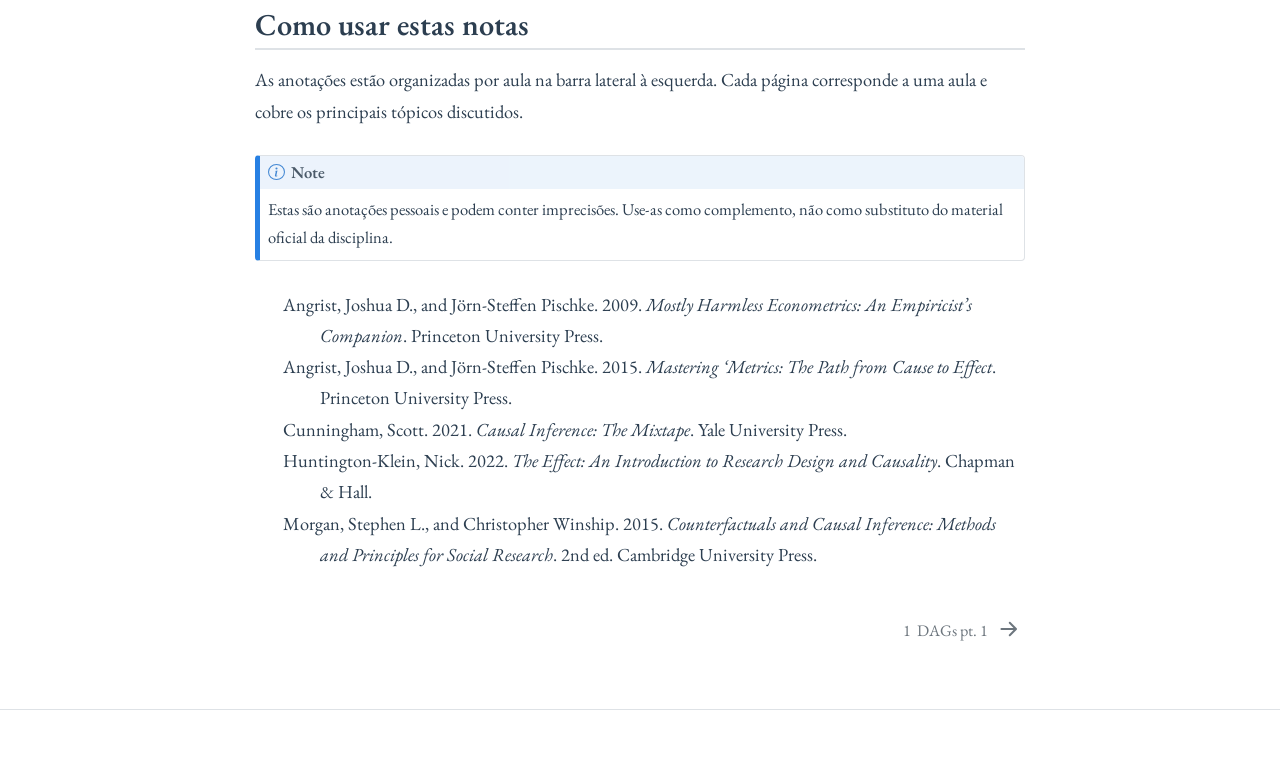
==== commit 08067b1a: "deploy: 16869ff8b788ace2634b3585934bb7af5fe92843" ====
--- a/index.html
+++ b/index.html
@@ -7,6 +7,7 @@
 <meta name="viewport" content="width=device-width, initial-scale=1.0, user-scalable=yes">
 
 <meta name="author" content="Felipe Lamarca">
+<meta name="dcterms.date" content="2026-12-05">
 
 <title>Lego III</title>
 <style>
@@ -242,6 +243,12 @@
  <span class="menu-text"><span class="chapter-number">7</span>&nbsp; <span class="chapter-title">Variáveis instrumentais pt.&nbsp;1</span></span></a>
   </div>
 </li>
+          <li class="sidebar-item">
+  <div class="sidebar-item-container"> 
+  <a href="./aulas/aula-08.html" class="sidebar-item-text sidebar-link">
+ <span class="menu-text"><span class="chapter-number">8</span>&nbsp; <span class="chapter-title">Variáveis instrumentais pt.&nbsp;2</span></span></a>
+  </div>
+</li>
       </ul>
   </li>
     </ul>
@@ -287,7 +294,7 @@
     <div>
     <div class="quarto-title-meta-heading">Published</div>
     <div class="quarto-title-meta-contents">
-      <p class="date">30/04/2026</p>
+      <p class="date">12/05/2026</p>
     </div>
   </div>
   
